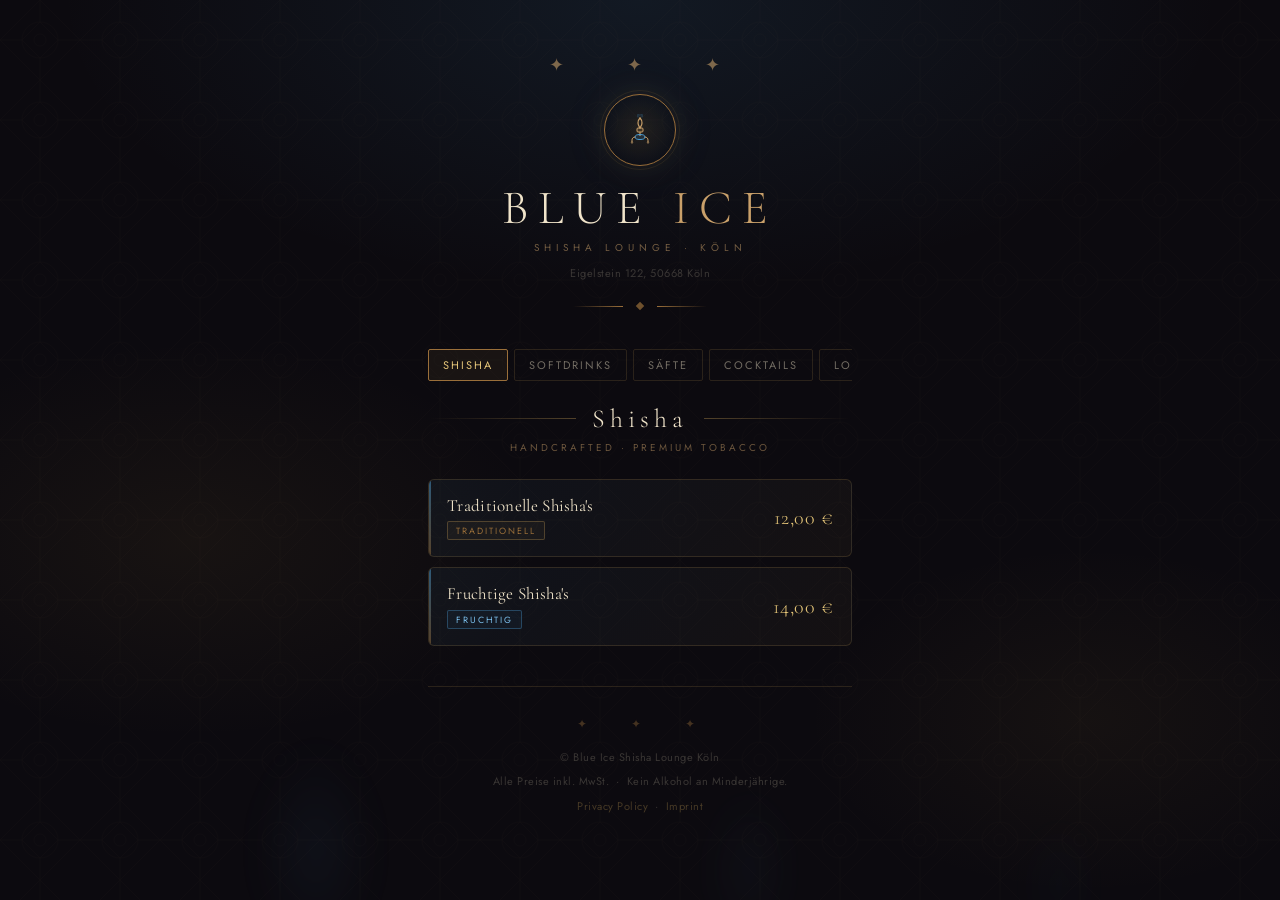
==== index.html @ b69e4478 "blue ice getrönkekarte" ====
<!DOCTYPE html>
<html lang="de">
<head>
  <meta charset="UTF-8"/>
  <meta name="viewport" content="width=device-width, initial-scale=1.0"/>
  <title>Blue Ice Köln – Getränkekarte</title>
  <link href="https://fonts.googleapis.com/css2?family=Cormorant+Garamond:ital,wght@0,300;0,400;0,600;1,300;1,400&family=Jost:wght@300;400;500&display=swap" rel="stylesheet"/>
  <style>
    :root {
      --bg:        #0c0a0f;
      --border:    rgba(180, 145, 80, 0.18);
      --border-h:  rgba(180, 145, 80, 0.42);
      --gold:      #c9a06a;
      --gold-l:    #e8c87a;
      --gold-d:    #9a6f3a;
      --blue:      #4a9ed6;
      --blue-l:    #7dc0ee;
      --cream:     #f0e4ca;
      --cream-dim: rgba(240, 228, 202, 0.45);
      --cream-faint:rgba(240, 228, 202, 0.2);
      --fd:        'Cormorant Garamond', serif;
      --fb:        'Jost', sans-serif;
    }
    * { margin:0; padding:0; box-sizing:border-box; }
    body { background: var(--bg); color: var(--cream); font-family: var(--fb); min-height: 100vh; overflow-x: hidden; }

    .bg-atmo {
      position: fixed; inset: 0; z-index: 0;
      background:
        radial-gradient(ellipse 70% 50% at 50% 0%,   rgba(74,158,214,0.10) 0%, transparent 65%),
        radial-gradient(ellipse 50% 40% at 15% 60%,  rgba(180,140,60,0.07) 0%, transparent 55%),
        radial-gradient(ellipse 40% 35% at 85% 80%,  rgba(180,140,60,0.06) 0%, transparent 55%),
        var(--bg);
    }
    .bg-pattern {
      position: fixed; inset: 0; z-index: 0; opacity: 0.035;
      background-image: url("data:image/svg+xml,%3Csvg xmlns='http://www.w3.org/2000/svg' width='80' height='80'%3E%3Cg fill='none' stroke='%23c9a06a' stroke-width='0.6'%3E%3Cpath d='M40 0 L80 40 L40 80 L0 40 Z'/%3E%3Ccircle cx='40' cy='40' r='18'/%3E%3Cpath d='M40 22 L58 40 L40 58 L22 40 Z'/%3E%3Ccircle cx='40' cy='40' r='6'/%3E%3Cpath d='M40 0 L40 22 M80 40 L58 40 M40 80 L40 58 M0 40 L22 40'/%3E%3C/g%3E%3C/svg%3E");
      background-size: 80px 80px;
    }
    .smoke-wrap { position: fixed; inset: 0; z-index: 0; pointer-events: none; overflow: hidden; }
    .smoke {
      position: absolute; bottom: -60px; border-radius: 50%;
      background: radial-gradient(ellipse at center, rgba(74,158,214,0.06) 0%, transparent 70%);
      animation: rise linear infinite; filter: blur(18px);
    }
    .smoke:nth-child(1) { width:120px; height:220px; left:20%; animation-duration:14s; }
    .smoke:nth-child(2) { width:90px;  height:180px; left:55%; animation-duration:18s; animation-delay:5s; opacity:.7; }
    .smoke:nth-child(3) { width:70px;  height:150px; left:80%; animation-duration:16s; animation-delay:9s; opacity:.5; }
    @keyframes rise {
      0%   { transform: translateY(0) scaleX(1); opacity:0; }
      15%  { opacity:1; }
      80%  { opacity:.4; }
      100% { transform: translateY(-110vh) scaleX(1.6); opacity:0; }
    }

    .wrapper { position: relative; z-index: 1; max-width: 460px; margin: 0 auto; padding: 0 18px 70px; }

    header { text-align: center; padding: 52px 0 36px; }
    .ornament { color: var(--gold); font-size: 18px; letter-spacing: 12px; opacity: .6; margin-bottom: 16px; display: block; }
    .logo-emblem {
      width: 72px; height: 72px; margin: 0 auto 18px; border-radius: 50%;
      border: 1px solid var(--gold-d); display: flex; align-items: center; justify-content: center;
      background: radial-gradient(ellipse at center, rgba(180,140,60,0.12) 0%, transparent 70%);
      box-shadow: 0 0 30px rgba(180,140,60,0.12), 0 0 60px rgba(74,158,214,0.06); position: relative;
    }
    .logo-emblem::before { content:''; position:absolute; inset:-5px; border-radius:50%; border:1px solid rgba(180,140,60,0.12); }
    .logo-emblem svg { width:32px; height:32px; }
    .logo-title { font-family: var(--fd); font-size: 48px; font-weight: 300; letter-spacing: 10px; color: var(--cream); line-height: 1; }
    .logo-title span { color: var(--gold); }
    .logo-sub { font-family: var(--fb); font-size: 10px; letter-spacing: 5px; text-transform: uppercase; color: var(--gold); opacity: .55; margin-top: 8px; }
    .logo-addr { font-size: 11px; color: var(--cream-faint); margin-top: 10px; letter-spacing: .5px; }
    .header-ornament { display: flex; align-items: center; gap: 14px; margin: 22px auto 0; width: fit-content; }
    .h-line { width: 50px; height: 1px; background: linear-gradient(90deg, transparent, var(--gold-d)); }
    .h-line.r { background: linear-gradient(90deg, var(--gold-d), transparent); }
    .h-diamond { width:6px; height:6px; background:var(--gold-d); transform:rotate(45deg); opacity:.7; }

    .tabs { display: flex; gap: 6px; overflow-x: auto; padding: 4px 0 18px; scrollbar-width: none; -webkit-overflow-scrolling: touch; }
    .tabs::-webkit-scrollbar { display:none; }
    .tab-btn {
      flex-shrink: 0; background: transparent; border: 1px solid var(--border);
      color: var(--cream-dim); font-family: var(--fb); font-size: 11px; letter-spacing: 2px;
      text-transform: uppercase; padding: 7px 14px; border-radius: 2px; cursor: pointer; transition: all .25s ease;
    }
    .tab-btn:hover { color: var(--gold-l); border-color: rgba(180,145,80,0.4); }
    .tab-btn.active { background: rgba(180,145,80,0.08); border-color: var(--gold-d); color: var(--gold-l); }

    .section { display:none; }
    .section.visible { display:block; animation:fadeUp .35s ease; }
    @keyframes fadeUp { from{opacity:0;transform:translateY(10px)} to{opacity:1;transform:translateY(0)} }

    .cat-header { margin: 4px 0 24px; text-align: center; }
    .cat-title-wrap { display:flex; align-items:center; gap:16px; justify-content:center; margin-bottom:6px; }
    .cat-ornament-line { flex:1; height:1px; background:linear-gradient(90deg, transparent, var(--border-h)); }
    .cat-ornament-line.r { background:linear-gradient(90deg, var(--border-h), transparent); }
    .cat-title { font-family: var(--fd); font-size: 26px; font-weight: 300; letter-spacing: 5px; color: var(--cream); white-space: nowrap; }
    .cat-sub-label { font-size: 10px; letter-spacing: 3px; text-transform: uppercase; color: var(--gold); opacity:.5; margin-top:2px; }

    .subcat { display: flex; align-items: center; gap: 10px; margin: 24px 0 12px; }
    .subcat-name { font-family: var(--fd); font-size: 15px; font-style: italic; color: var(--gold); opacity:.8; white-space: nowrap; }
    .subcat-line { flex:1; height:1px; background:var(--border); }

    .drink-list { display:flex; flex-direction:column; gap:2px; }
    .drink-card {
      display:flex; align-items:center; justify-content:space-between; gap:12px;
      padding: 13px 0; border-bottom: 1px solid rgba(180,145,80,0.07); transition: all .2s ease; cursor: default;
    }
    .drink-card:last-child { border-bottom: none; }
    .drink-card:hover { padding-left: 6px; border-bottom-color: rgba(180,145,80,0.2); }
    .drink-info { flex:1; min-width:0; }
    .drink-name { font-family: var(--fd); font-size: 16px; font-weight: 400; color: var(--cream); line-height:1.2; letter-spacing:.3px; }
    .drink-desc { font-size: 11px; font-weight:300; color: var(--cream-dim); margin-top:3px; line-height:1.5; letter-spacing:.3px; }
    .drink-right { display:flex; flex-direction:column; align-items:flex-end; gap:2px; flex-shrink:0; }
    .drink-price { font-family: var(--fd); font-size: 17px; font-weight:300; color: var(--gold-l); letter-spacing:.5px; }
    .drink-vol { font-size: 10px; color: var(--cream-faint); letter-spacing: 1px; text-transform: uppercase; }

    .bottle-list { display:flex; flex-direction:column; gap:10px; margin-bottom:8px; }
    .bottle-card {
      background: rgba(180,145,80,0.05); border: 1px solid rgba(180,145,80,0.22);
      border-radius: 4px; padding: 14px 18px;
      display:flex; align-items:center; justify-content:space-between; gap:12px; transition: border-color .2s;
    }
    .bottle-card:hover { border-color: rgba(180,145,80,0.4); }
    .bottle-card .drink-price { font-size:20px; }
    .bottle-badge { font-size:9px; letter-spacing:2px; text-transform:uppercase; color: var(--gold-d); border: 1px solid var(--gold-d); padding: 2px 6px; border-radius:2px; margin-top:4px; }

    .shisha-list { display:flex; flex-direction:column; gap:10px; }
    .shisha-card {
      background: linear-gradient(135deg, rgba(74,158,214,0.06) 0%, rgba(180,145,80,0.05) 100%);
      border: 1px solid rgba(180,145,80,0.20); border-radius: 6px; padding: 16px 18px;
      display: flex; align-items: center; justify-content: space-between; gap: 14px;
      transition: all .25s ease; position: relative; overflow: hidden;
    }
    .shisha-card::before {
      content: ''; position: absolute; left: 0; top: 0; bottom: 0; width: 2px;
      background: linear-gradient(180deg, var(--blue), var(--gold-d)); opacity: 0.5;
    }
    .shisha-card:hover { border-color: rgba(180,145,80,0.40); background: linear-gradient(135deg, rgba(74,158,214,0.10) 0%, rgba(180,145,80,0.09) 100%); transform: translateX(3px); }
    .shisha-card .drink-name { font-size: 17px; }
    .shisha-card .drink-price { font-size: 20px; }
    .shisha-tag { font-size: 9px; letter-spacing: 2px; text-transform: uppercase; padding: 2px 8px; border-radius: 2px; margin-top: 5px; display: inline-block; }
    .shisha-tag.trad { color: var(--gold-d); border: 1px solid rgba(180,145,80,0.35); background: rgba(180,145,80,0.06); }
    .shisha-tag.frucht { color: var(--blue-l); border: 1px solid rgba(74,158,214,0.35); background: rgba(74,158,214,0.06); }

    .disclaimer {
      border: 1px solid var(--border); border-radius: 4px;
      padding: 12px 16px; margin-bottom: 24px;
      background: rgba(180,145,80,0.03);
      font-size: 11px; color: var(--cream-dim);
      line-height: 1.7; letter-spacing: .3px; text-align: center;
    }
    .disclaimer span { color: var(--gold); font-family: var(--fd); font-size: 13px; font-style: italic; }

    .price-badge {
      display:inline-block; font-family:var(--fd); font-size:13px; font-style:italic;
      color:var(--gold); opacity:.7; border: 1px solid rgba(180,145,80,0.3);
      padding: 2px 10px; border-radius: 2px; margin-bottom: 14px; letter-spacing: 1px;
    }

    .info-box { border: 1px solid var(--border); border-radius: 4px; overflow: hidden; margin-bottom: 6px; }
    .info-row { display:flex; justify-content:space-between; align-items:center; padding: 11px 16px; border-bottom: 1px solid rgba(180,145,80,0.07); }
    .info-row:last-child { border-bottom:none; }
    .info-key { font-size:10px; letter-spacing:2.5px; text-transform:uppercase; color:var(--gold); opacity:.6; }
    .info-val { font-family:var(--fd); font-size:15px; color:var(--cream); }
    .wifi-pw { font-family: monospace; font-size:15px; color:var(--blue-l); letter-spacing:3px; }

    .zusatz-grid { display:grid; grid-template-columns:1fr 1fr; gap:6px; }
    .zusatz-item { display:flex; gap:10px; align-items:center; padding: 8px 12px; border: 1px solid var(--border); border-radius:3px; font-size:11px; color:var(--cream-dim); letter-spacing:.3px; }
    .zusatz-num { font-family:var(--fd); font-size:14px; color:var(--gold); min-width:14px; }

    footer { text-align:center; margin-top:40px; padding-top: 24px; border-top: 1px solid var(--border); font-size:11px; color:var(--cream-faint); letter-spacing:.5px; line-height:2.2; }
    footer a { color:rgba(180,145,80,.35); text-decoration:none; }
    footer a:hover { color:var(--gold); }
    .footer-ornament { color:var(--gold-d); letter-spacing:8px; font-size:12px; opacity:.4; margin-bottom:8px; display:block; }
  </style>
</head>
<body>

<div class="bg-atmo"></div>
<div class="bg-pattern"></div>
<div class="smoke-wrap">
  <div class="smoke"></div><div class="smoke"></div><div class="smoke"></div>
</div>

<div class="wrapper">

  <header>
    <span class="ornament">✦ &nbsp; ✦ &nbsp; ✦</span>
    <div class="logo-emblem">
      <svg viewBox="0 0 32 32" fill="none" xmlns="http://www.w3.org/2000/svg">
        <path d="M16 4 C16 4 14 6 14 9 C14 11.5 15.5 13 16 14" stroke="#c9a06a" stroke-width="1.2" stroke-linecap="round"/>
        <path d="M16 4 C16 4 18 6 18 9 C18 11.5 16.5 13 16 14" stroke="#c9a06a" stroke-width="1.2" stroke-linecap="round"/>
        <rect x="13" y="14" width="6" height="4" rx="1" fill="rgba(180,145,80,0.2)" stroke="#c9a06a" stroke-width="1"/>
        <path d="M16 18 L16 22" stroke="#c9a06a" stroke-width="1.2"/>
        <ellipse cx="16" cy="23" rx="5" ry="2.5" fill="rgba(74,158,214,0.15)" stroke="#4a9ed6" stroke-width="1"/>
        <path d="M11 23 C9 23 8 24.5 8 26 L8 28" stroke="#c9a06a" stroke-width="1" stroke-linecap="round"/>
        <circle cx="8" cy="28.5" r="1.2" fill="#c9a06a" opacity=".5"/>
        <path d="M21 23 C23 23 24 24.5 24 26 L24 28" stroke="#c9a06a" stroke-width="1" stroke-linecap="round"/>
        <circle cx="24" cy="28.5" r="1.2" fill="#c9a06a" opacity=".5"/>
        <path d="M14 3 C13.5 1.5 14.5 1 14 0" stroke="#4a9ed6" stroke-width=".8" stroke-linecap="round" opacity=".5"/>
        <path d="M16 2 C15.5 1 16.5 .5 16 0" stroke="#4a9ed6" stroke-width=".8" stroke-linecap="round" opacity=".4"/>
        <path d="M18 3 C18.5 1.5 17.5 1 18 0" stroke="#4a9ed6" stroke-width=".8" stroke-linecap="round" opacity=".5"/>
      </svg>
    </div>
    <div class="logo-title">BLUE <span>ICE</span></div>
    <div class="logo-sub">Shisha Lounge · Köln</div>
    <div class="logo-addr">Eigelstein 122, 50668 Köln</div>
    <div class="header-ornament">
      <div class="h-line"></div><div class="h-diamond"></div><div class="h-line r"></div>
    </div>
  </header>

  <div class="tabs">
    <button class="tab-btn active" onclick="showTab('shisha',this)">Shisha</button>
    <button class="tab-btn" onclick="showTab('softdrinks',this)">Softdrinks</button>
    <button class="tab-btn" onclick="showTab('saefte',this)">Säfte</button>
    <button class="tab-btn" onclick="showTab('cocktails',this)">Cocktails</button>
    <button class="tab-btn" onclick="showTab('longdrinks',this)">Longdrinks</button>
    <button class="tab-btn" onclick="showTab('spirituosen',this)">Spirituosen</button>
    <button class="tab-btn" onclick="showTab('bier',this)">Bier</button>
    <button class="tab-btn" onclick="showTab('wein',this)">Wein & Sekt</button>
    <button class="tab-btn" onclick="showTab('flaschen',this)">Flaschen</button>
    <button class="tab-btn" onclick="showTab('kaffee',this)">Kaffee & Tee</button>
    <button class="tab-btn" onclick="showTab('snacks',this)">Snacks</button>
    <button class="tab-btn" onclick="showTab('info',this)">Info</button>
  </div>

  <!-- SHISHA -->
  <div id="shisha" class="section visible">
    <div class="cat-header">
      <div class="cat-title-wrap"><div class="cat-ornament-line"></div><span class="cat-title">Shisha</span><div class="cat-ornament-line r"></div></div>
      <div class="cat-sub-label">Handcrafted · Premium Tobacco</div>
    </div>
    <div class="shisha-list">
      <div class="shisha-card">
        <div class="drink-info"><div class="drink-name">Traditionelle Shisha's</div><span class="shisha-tag trad">Traditionell</span></div>
        <div class="drink-right"><div class="drink-price">12,00 €</div></div>
      </div>
      <div class="shisha-card">
        <div class="drink-info"><div class="drink-name">Fruchtige Shisha's</div><span class="shisha-tag frucht">Fruchtig</span></div>
        <div class="drink-right"><div class="drink-price">14,00 €</div></div>
      </div>
    </div>
  </div>

  <!-- SÄFTE -->
  <div id="saefte" class="section">
    <div class="cat-header">
      <div class="cat-title-wrap"><div class="cat-ornament-line"></div><span class="cat-title">Säfte</span><div class="cat-ornament-line r"></div></div>
      <div class="cat-sub-label">Frisch & Natürlich</div>
    </div>
    <div class="disclaimer">
      Alle Säfte sind auch als <span>Schorle</span> erhältlich — einfach beim Bestellen ansagen.
    </div>
    <div class="drink-list">
      <div class="drink-card"><div class="drink-info"><div class="drink-name">Orangensaft</div></div><div class="drink-right"><div class="drink-price">3,50 €</div></div></div>
      <div class="drink-card"><div class="drink-info"><div class="drink-name">Ananassaft</div></div><div class="drink-right"><div class="drink-price">3,50 €</div></div></div>
      <div class="drink-card"><div class="drink-info"><div class="drink-name">Maracujasaft</div></div><div class="drink-right"><div class="drink-price">3,50 €</div></div></div>
      <div class="drink-card"><div class="drink-info"><div class="drink-name">Bananensaft</div></div><div class="drink-right"><div class="drink-price">3,50 €</div></div></div>
      <div class="drink-card"><div class="drink-info"><div class="drink-name">Kirschsaft</div></div><div class="drink-right"><div class="drink-price">3,50 €</div></div></div>
      <div class="drink-card"><div class="drink-info"><div class="drink-name">Cranberrysaft</div></div><div class="drink-right"><div class="drink-price">3,50 €</div></div></div>
      <div class="drink-card"><div class="drink-info"><div class="drink-name">Kiba</div><div class="drink-desc">Kirsch & Banane</div></div><div class="drink-right"><div class="drink-price">3,50 €</div></div></div>
    </div>
  </div>

  <!-- COCKTAILS -->
  <div id="cocktails" class="section">
    <div class="cat-header">
      <div class="cat-title-wrap"><div class="cat-ornament-line"></div><span class="cat-title">Cocktails</span><div class="cat-ornament-line r"></div></div>
      <div class="cat-sub-label">Handcrafted Drinks</div>
    </div>
    <div class="price-badge">Alkoholisch &nbsp;— &nbsp;6,00 €</div>
    <div class="drink-list">
      <div class="drink-card"><div class="drink-info"><div class="drink-name">Blue Ice Special I ✦</div><div class="drink-desc">Weißer Rum · Orange · Ananas · Zitrone · Blue Curaçao · Malibu</div></div><div class="drink-right"><div class="drink-price">8,00 €</div></div></div>
      <div class="drink-card"><div class="drink-info"><div class="drink-name">Blue Ice Special II ✦</div><div class="drink-desc">Haus-Signature-Mix der Blue Ice Bar</div></div><div class="drink-right"><div class="drink-price">8,00 €</div></div></div>
      <div class="drink-card"><div class="drink-info"><div class="drink-name">Mai Tai</div><div class="drink-desc">Weißer & Brauner Rum · Triple Sec · Mandelsirup · Limette · Ananas · Cointreau</div></div><div class="drink-right"><div class="drink-price">8,00 €</div></div></div>
      <div class="drink-card"><div class="drink-info"><div class="drink-name">Sex on the Beach</div><div class="drink-desc">Wodka · Pfirsichlikör · Orange · Cranberry</div></div><div class="drink-right"><div class="drink-price">8,00 €</div></div></div>
      <div class="drink-card"><div class="drink-info"><div class="drink-name">Mojito</div><div class="drink-desc">Havana Club · Limette · Brauner Zucker · Frische Minze · Soda</div></div><div class="drink-right"><div class="drink-price">8,00 €</div></div></div>
      <div class="drink-card"><div class="drink-info"><div class="drink-name">Tequila Sunrise</div><div class="drink-desc">Tequila · Orangensaft · Grenadine · Zitrone</div></div><div class="drink-right"><div class="drink-price">8,00 €</div></div></div>
      <div class="drink-card"><div class="drink-info"><div class="drink-name">Piña Colada</div><div class="drink-desc">Weißer Rum · Ananas · Kokosnuss · Sahne</div></div><div class="drink-right"><div class="drink-price">8,00 €</div></div></div>
      <div class="drink-card"><div class="drink-info"><div class="drink-name">Strawberry Colada</div><div class="drink-desc">Weißer Rum · Ananas · Erdbeersirup · Kokosnuss · Sahne</div></div><div class="drink-right"><div class="drink-price">8,00 €</div></div></div>
      <div class="drink-card"><div class="drink-info"><div class="drink-name">Long Island Ice Tea</div><div class="drink-desc">Rum · Wodka · Gin · Tequila · Triple Sec · Limette · Cola</div></div><div class="drink-right"><div class="drink-price">8,00 €</div></div></div>
    </div>
    <div class="subcat"><div class="subcat-line"></div><div class="subcat-name">Alkoholfrei</div><div class="subcat-line"></div></div>
    <div class="price-badge">Alkoholfrei &nbsp;— &nbsp;6,00 €</div>
    <div class="drink-list">
      <div class="drink-card"><div class="drink-info"><div class="drink-name">Blue Ice Special ✦</div><div class="drink-desc">Orange · Ananas · Zitrone · Blue Curaçao</div></div><div class="drink-right"><div class="drink-price">6,00 €</div></div></div>
      <div class="drink-card"><div class="drink-info"><div class="drink-name">Virgin Colada</div><div class="drink-desc">Kokosnusssirup · Ananas · Sahne</div></div><div class="drink-right"><div class="drink-price">6,00 €</div></div></div>
      <div class="drink-card"><div class="drink-info"><div class="drink-name">Marco Carpon</div><div class="drink-desc">Cranberry · Orange · Limette · Kokosnusssirup</div></div><div class="drink-right"><div class="drink-price">6,00 €</div></div></div>
      <div class="drink-card"><div class="drink-info"><div class="drink-name">Ipanema</div><div class="drink-desc">Limette · Brauner Zucker · Maracuja · Ginger Ale</div></div><div class="drink-right"><div class="drink-price">6,00 €</div></div></div>
      <div class="drink-card"><div class="drink-info"><div class="drink-name">Spit Fire</div><div class="drink-desc">Ananas · Orange · Maracuja · Zitrone · Grenadine</div></div><div class="drink-right"><div class="drink-price">6,00 €</div></div></div>
      <div class="drink-card"><div class="drink-info"><div class="drink-name">Bambula</div><div class="drink-desc">Limette · Brauner Zucker · Ananas · Orange · Maracuja</div></div><div class="drink-right"><div class="drink-price">6,00 €</div></div></div>
      <div class="drink-card"><div class="drink-info"><div class="drink-name">China Town</div><div class="drink-desc">Ginger Ale · Erdbeersirup · Sahne</div></div><div class="drink-right"><div class="drink-price">6,00 €</div></div></div>
      <div class="drink-card"><div class="drink-info"><div class="drink-name">Alice</div><div class="drink-desc">Ananas · Orange · Grenadine · Sahne</div></div><div class="drink-right"><div class="drink-price">6,00 €</div></div></div>
    </div>
  </div>

  <!-- LONGDRINKS -->
  <div id="longdrinks" class="section">
    <div class="cat-header">
      <div class="cat-title-wrap"><div class="cat-ornament-line"></div><span class="cat-title">Longdrinks</span><div class="cat-ornament-line r"></div></div>
    </div>
    <div class="drink-list">
      <div class="drink-card"><div class="drink-info"><div class="drink-name">Vodka Red Bull</div></div><div class="drink-right"><div class="drink-price">6,00 €</div></div></div>
      <div class="drink-card"><div class="drink-info"><div class="drink-name">Vodka Orange</div></div><div class="drink-right"><div class="drink-price">5,50 €</div></div></div>
      <div class="drink-card"><div class="drink-info"><div class="drink-name">Vodka Maracuja</div></div><div class="drink-right"><div class="drink-price">5,50 €</div></div></div>
      <div class="drink-card"><div class="drink-info"><div class="drink-name">Jack Daniels Cola</div></div><div class="drink-right"><div class="drink-price">6,00 €</div></div></div>
      <div class="drink-card"><div class="drink-info"><div class="drink-name">Jägermeister Red Bull</div></div><div class="drink-right"><div class="drink-price">6,00 €</div></div></div>
      <div class="drink-card"><div class="drink-info"><div class="drink-name">Jägermeister Cola</div></div><div class="drink-right"><div class="drink-price">5,00 €</div></div></div>
      <div class="drink-card"><div class="drink-info"><div class="drink-name">Jim Beam Ginger</div></div><div class="drink-right"><div class="drink-price">5,50 €</div></div></div>
      <div class="drink-card"><div class="drink-info"><div class="drink-name">Jim Beam Cola</div></div><div class="drink-right"><div class="drink-price">5,00 €</div></div></div>
      <div class="drink-card"><div class="drink-info"><div class="drink-name">Bacardi Cola</div></div><div class="drink-right"><div class="drink-price">5,00 €</div></div></div>
      <div class="drink-card"><div class="drink-info"><div class="drink-name">Gin Tonic</div></div><div class="drink-right"><div class="drink-price">5,50 €</div></div></div>
      <div class="drink-card"><div class="drink-info"><div class="drink-name">Malibu Maracuja</div></div><div class="drink-right"><div class="drink-price">5,50 €</div></div></div>
      <div class="drink-card"><div class="drink-info"><div class="drink-name">Campari Orange</div></div><div class="drink-right"><div class="drink-price">5,00 €</div></div></div>
    </div>
  </div>

  <!-- SPIRITUOSEN -->
  <div id="spirituosen" class="section">
    <div class="cat-header">
      <div class="cat-title-wrap"><div class="cat-ornament-line"></div><span class="cat-title">Spirituosen</span><div class="cat-ornament-line r"></div></div>
      <div class="cat-sub-label">Premium Selection</div>
    </div>
    <div class="subcat"><div class="subcat-line"></div><div class="subcat-name">Whiskey & Bourbon · 2cl</div><div class="subcat-line"></div></div>
    <div class="drink-list">
      <div class="drink-card"><div class="drink-info"><div class="drink-name">Johnny Walker Red</div></div><div class="drink-right"><div class="drink-price">3,00 €</div></div></div>
      <div class="drink-card"><div class="drink-info"><div class="drink-name">Johnny Walker Black</div></div><div class="drink-right"><div class="drink-price">3,00 €</div></div></div>
      <div class="drink-card"><div class="drink-info"><div class="drink-name">Ballantines</div></div><div class="drink-right"><div class="drink-price">3,00 €</div></div></div>
      <div class="drink-card"><div class="drink-info"><div class="drink-name">Chivas Regal</div></div><div class="drink-right"><div class="drink-price">3,00 €</div></div></div>
      <div class="drink-card"><div class="drink-info"><div class="drink-name">Jim Beam</div></div><div class="drink-right"><div class="drink-price">3,00 €</div></div></div>
      <div class="drink-card"><div class="drink-info"><div class="drink-name">Jack Daniels</div></div><div class="drink-right"><div class="drink-price">3,00 €</div></div></div>
      <div class="drink-card"><div class="drink-info"><div class="drink-name">Hennessy</div></div><div class="drink-right"><div class="drink-price">3,00 €</div></div></div>
    </div>
    <div class="subcat"><div class="subcat-line"></div><div class="subcat-name">Aperitif · 5cl</div><div class="subcat-line"></div></div>
    <div class="drink-list">
      <div class="drink-card"><div class="drink-info"><div class="drink-name">Campari</div></div><div class="drink-right"><div class="drink-price">4,00 €</div></div></div>
      <div class="drink-card"><div class="drink-info"><div class="drink-name">Martini Bianco</div></div><div class="drink-right"><div class="drink-price">4,00 €</div></div></div>
      <div class="drink-card"><div class="drink-info"><div class="drink-name">Martini Rosé</div></div><div class="drink-right"><div class="drink-price">4,00 €</div></div></div>
      <div class="drink-card"><div class="drink-info"><div class="drink-name">Martini Rosso</div></div><div class="drink-right"><div class="drink-price">4,00 €</div></div></div>
    </div>
    <div class="subcat"><div class="subcat-line"></div><div class="subcat-name">Liköre & Shots · 2cl</div><div class="subcat-line"></div></div>
    <div class="drink-list">
      <div class="drink-card"><div class="drink-info"><div class="drink-name">Amaretto Disaronno</div></div><div class="drink-right"><div class="drink-price">3,00 €</div></div></div>
      <div class="drink-card"><div class="drink-info"><div class="drink-name">Baileys</div></div><div class="drink-right"><div class="drink-price">3,00 €</div></div></div>
      <div class="drink-card"><div class="drink-info"><div class="drink-name">Bacardi Blanca</div></div><div class="drink-right"><div class="drink-price">3,00 €</div></div></div>
      <div class="drink-card"><div class="drink-info"><div class="drink-name">Bacardi Oro</div></div><div class="drink-right"><div class="drink-price">3,00 €</div></div></div>
      <div class="drink-card"><div class="drink-info"><div class="drink-name">Bacardi Razz</div></div><div class="drink-right"><div class="drink-price">3,00 €</div></div></div>
      <div class="drink-card"><div class="drink-info"><div class="drink-name">Bacardi Superior</div></div><div class="drink-right"><div class="drink-price">3,00 €</div></div></div>
      <div class="drink-card"><div class="drink-info"><div class="drink-name">Captain Morgan</div></div><div class="drink-right"><div class="drink-price">3,00 €</div></div></div>
      <div class="drink-card"><div class="drink-info"><div class="drink-name">Cointreau</div></div><div class="drink-right"><div class="drink-price">3,00 €</div></div></div>
      <div class="drink-card"><div class="drink-info"><div class="drink-name">Grand Marnier</div></div><div class="drink-right"><div class="drink-price">3,00 €</div></div></div>
      <div class="drink-card"><div class="drink-info"><div class="drink-name">Havana 3 Años</div></div><div class="drink-right"><div class="drink-price">3,00 €</div></div></div>
      <div class="drink-card"><div class="drink-info"><div class="drink-name">Jägermeister</div></div><div class="drink-right"><div class="drink-price">3,00 €</div></div></div>
      <div class="drink-card"><div class="drink-info"><div class="drink-name">Kahlúa</div></div><div class="drink-right"><div class="drink-price">3,00 €</div></div></div>
      <div class="drink-card"><div class="drink-info"><div class="drink-name">Malibu</div></div><div class="drink-right"><div class="drink-price">3,00 €</div></div></div>
      <div class="drink-card"><div class="drink-info"><div class="drink-name">Pott</div></div><div class="drink-right"><div class="drink-price">3,00 €</div></div></div>
      <div class="drink-card"><div class="drink-info"><div class="drink-name">Puschkin Red</div></div><div class="drink-right"><div class="drink-price">3,00 €</div></div></div>
      <div class="drink-card"><div class="drink-info"><div class="drink-name">Ramazzotti</div></div><div class="drink-right"><div class="drink-price">3,00 €</div></div></div>
      <div class="drink-card"><div class="drink-info"><div class="drink-name">Sambuca</div></div><div class="drink-right"><div class="drink-price">3,00 €</div></div></div>
      <div class="drink-card"><div class="drink-info"><div class="drink-name">Southern Comfort</div></div><div class="drink-right"><div class="drink-price">3,00 €</div></div></div>
    </div>
  </div>

  <!-- BIER -->
  <div id="bier" class="section">
    <div class="cat-header">
      <div class="cat-title-wrap"><div class="cat-ornament-line"></div><span class="cat-title">Bier</span><div class="cat-ornament-line r"></div></div>
    </div>
    <div class="subcat"><div class="subcat-line"></div><div class="subcat-name">Becks</div><div class="subcat-line"></div></div>
    <div class="drink-list">
      <div class="drink-card"><div class="drink-info"><div class="drink-name">Becks Pilsner</div></div><div class="drink-right"><div class="drink-price">3,30 €</div></div></div>
      <div class="drink-card"><div class="drink-info"><div class="drink-name">Becks Green Lemon</div></div><div class="drink-right"><div class="drink-price">3,30 €</div></div></div>
      <div class="drink-card"><div class="drink-info"><div class="drink-name">Becks Ice</div></div><div class="drink-right"><div class="drink-price">3,30 €</div></div></div>
    </div>
    <div class="subcat"><div class="subcat-line"></div><div class="subcat-name">Kölsch</div><div class="subcat-line"></div></div>
    <div class="drink-list">
      <div class="drink-card"><div class="drink-info"><div class="drink-name">Reisdorf Kölsch</div></div><div class="drink-right"><div class="drink-price">3,20 €</div></div></div>
      <div class="drink-card"><div class="drink-info"><div class="drink-name">Reisdorf Kölsch Cola</div></div><div class="drink-right"><div class="drink-price">3,50 €</div></div></div>
    </div>
    <div class="subcat"><div class="subcat-line"></div><div class="subcat-name">Weitere</div><div class="subcat-line"></div></div>
    <div class="drink-list">
      <div class="drink-card"><div class="drink-info"><div class="drink-name">Heineken</div></div><div class="drink-right"><div class="drink-price">3,50 €</div></div></div>
      <div class="drink-card"><div class="drink-info"><div class="drink-name">Desperados Tequila</div></div><div class="drink-right"><div class="drink-price">4,00 €</div></div></div>
      <div class="drink-card"><div class="drink-info"><div class="drink-name">Radler</div></div><div class="drink-right"><div class="drink-price">3,50 €</div></div></div>
      <div class="drink-card"><div class="drink-info"><div class="drink-name">Weizen</div></div><div class="drink-right"><div class="drink-price">3,80 €</div></div></div>
      <div class="drink-card"><div class="drink-info"><div class="drink-name">Bananenweizen</div></div><div class="drink-right"><div class="drink-price">3,80 €</div></div></div>
      <div class="drink-card"><div class="drink-info"><div class="drink-name">Vitamalz</div></div><div class="drink-right"><div class="drink-price">3,50 €</div></div></div>
    </div>
  </div>

  <!-- WEIN & SEKT -->
  <div id="wein" class="section">
    <div class="cat-header">
      <div class="cat-title-wrap"><div class="cat-ornament-line"></div><span class="cat-title">Wein & Sekt</span><div class="cat-ornament-line r"></div></div>
    </div>
    <div class="subcat"><div class="subcat-line"></div><div class="subcat-name">Wein · 0,25 L</div><div class="subcat-line"></div></div>
    <div class="drink-list">
      <div class="drink-card"><div class="drink-info"><div class="drink-name">Rotwein Halbtrocken</div></div><div class="drink-right"><div class="drink-price">4,00 €</div></div></div>
      <div class="drink-card"><div class="drink-info"><div class="drink-name">Rotwein Trocken</div></div><div class="drink-right"><div class="drink-price">4,00 €</div></div></div>
      <div class="drink-card"><div class="drink-info"><div class="drink-name">Weißwein Halbtrocken</div></div><div class="drink-right"><div class="drink-price">4,00 €</div></div></div>
      <div class="drink-card"><div class="drink-info"><div class="drink-name">Weißwein Trocken</div></div><div class="drink-right"><div class="drink-price">4,00 €</div></div></div>
    </div>
    <div class="subcat"><div class="subcat-line"></div><div class="subcat-name">Sekt & Champagner</div><div class="subcat-line"></div></div>
    <div class="drink-list">
      <div class="drink-card"><div class="drink-info"><div class="drink-name">MUMM auf Eis</div></div><div class="drink-right"><div class="drink-price">4,50 €</div><div class="drink-vol">0,20 L</div></div></div>
      <div class="drink-card"><div class="drink-info"><div class="drink-name">MUMM Red Bull</div></div><div class="drink-right"><div class="drink-price">5,50 €</div><div class="drink-vol">0,33 L</div></div></div>
      <div class="drink-card"><div class="drink-info"><div class="drink-name">MUMM Trocken</div></div><div class="drink-right"><div class="drink-price">18,00 €</div><div class="drink-vol">0,75 L</div></div></div>
    </div>
  </div>

  <!-- FLASCHEN -->
  <div id="flaschen" class="section">
    <div class="cat-header">
      <div class="cat-title-wrap"><div class="cat-ornament-line"></div><span class="cat-title">Flaschen</span><div class="cat-ornament-line r"></div></div>
      <div class="cat-sub-label">Bottle Service</div>
    </div>
    <div class="disclaimer">Serviert mit Eis, Mixern &amp; Deko am Tisch — <span>Prost</span></div>
    <div class="bottle-list">
      <div class="bottle-card"><div class="drink-info"><div class="drink-name">Absolut Vodka</div><div class="drink-desc">0,7 L + 3× Red Bull</div></div><div class="drink-right"><div class="drink-price">70,00 €</div></div></div>
      <div class="bottle-card"><div class="drink-info"><div class="drink-name">Belvedere Vodka</div><div class="drink-desc">0,7 L + 3× Red Bull</div></div><div class="drink-right"><div class="drink-price">99,00 €</div></div></div>
      <div class="bottle-card"><div class="drink-info"><div class="drink-name">Wodka Gorbatschow</div><div class="drink-desc">0,7 L + 3× Red Bull</div></div><div class="drink-right"><div class="drink-price">60,00 €</div></div></div>
      <div class="bottle-card"><div class="drink-info"><div class="drink-name">Chivas Regal</div><div class="drink-desc">0,7 L + 1 L Cola</div></div><div class="drink-right"><div class="drink-price">80,00 €</div></div></div>
      <div class="bottle-card"><div class="drink-info"><div class="drink-name">Jack Daniels</div><div class="drink-desc">0,7 L + 1 L Cola</div></div><div class="drink-right"><div class="drink-price">75,00 €</div></div></div>
      <div class="bottle-card"><div class="drink-info"><div class="drink-name">Hennessy</div><div class="drink-desc">0,7 L + 1 L Cola</div></div><div class="drink-right"><div class="drink-price">90,00 €</div></div></div>
      <div class="bottle-card"><div class="drink-info"><div class="drink-name">Jägermeister</div><div class="drink-desc">0,7 L + 1 L Cola</div></div><div class="drink-right"><div class="drink-price">70,00 €</div></div></div>
    </div>
  </div>

  <!-- SOFTDRINKS -->
  <div id="softdrinks" class="section">
    <div class="cat-header">
      <div class="cat-title-wrap"><div class="cat-ornament-line"></div><span class="cat-title">Softdrinks</span><div class="cat-ornament-line r"></div></div>
    </div>
    <div class="subcat"><div class="subcat-line"></div><div class="subcat-name">0,25 L</div><div class="subcat-line"></div></div>
    <div class="drink-list">
      <div class="drink-card"><div class="drink-info"><div class="drink-name">Selters Sprudel</div></div><div class="drink-right"><div class="drink-price">2,70 €</div><div class="drink-vol">0,25 L</div></div></div>
      <div class="drink-card"><div class="drink-info"><div class="drink-name">Selters Naturell</div></div><div class="drink-right"><div class="drink-price">2,70 €</div><div class="drink-vol">0,25 L</div></div></div>
      <div class="drink-card"><div class="drink-info"><div class="drink-name">Red Bull</div></div><div class="drink-right"><div class="drink-price">3,80 €</div><div class="drink-vol">0,25 L</div></div></div>
      <div class="drink-card"><div class="drink-info"><div class="drink-name">Red Bull Sugar Free</div></div><div class="drink-right"><div class="drink-price">3,80 €</div><div class="drink-vol">0,25 L</div></div></div>
      <div class="drink-card"><div class="drink-info"><div class="drink-name">Red Bull versch. Sorten</div></div><div class="drink-right"><div class="drink-price">3,80 €</div><div class="drink-vol">0,25 L</div></div></div>
      <div class="drink-card"><div class="drink-info"><div class="drink-name">Moloko</div></div><div class="drink-right"><div class="drink-price">3,80 €</div><div class="drink-vol">0,25 L</div></div></div>
      <div class="drink-card"><div class="drink-info"><div class="drink-name">Moloko Zero</div></div><div class="drink-right"><div class="drink-price">3,80 €</div><div class="drink-vol">0,25 L</div></div></div>
    </div>
    <div class="subcat"><div class="subcat-line"></div><div class="subcat-name">0,20 L</div><div class="subcat-line"></div></div>
    <div class="drink-list">
      <div class="drink-card"><div class="drink-info"><div class="drink-name">Coca Cola</div></div><div class="drink-right"><div class="drink-price">3,00 €</div><div class="drink-vol">0,20 L</div></div></div>
      <div class="drink-card"><div class="drink-info"><div class="drink-name">Coca Cola Light</div></div><div class="drink-right"><div class="drink-price">3,00 €</div><div class="drink-vol">0,20 L</div></div></div>
      <div class="drink-card"><div class="drink-info"><div class="drink-name">Fanta</div></div><div class="drink-right"><div class="drink-price">3,00 €</div><div class="drink-vol">0,20 L</div></div></div>
      <div class="drink-card"><div class="drink-info"><div class="drink-name">Sprite</div></div><div class="drink-right"><div class="drink-price">3,00 €</div><div class="drink-vol">0,20 L</div></div></div>
      <div class="drink-card"><div class="drink-info"><div class="drink-name">Mezzo Mix</div></div><div class="drink-right"><div class="drink-price">3,00 €</div><div class="drink-vol">0,20 L</div></div></div>
      <div class="drink-card"><div class="drink-info"><div class="drink-name">Bitter Lemon</div></div><div class="drink-right"><div class="drink-price">3,20 €</div><div class="drink-vol">0,20 L</div></div></div>
      <div class="drink-card"><div class="drink-info"><div class="drink-name">Ginger Ale</div></div><div class="drink-right"><div class="drink-price">3,20 €</div><div class="drink-vol">0,20 L</div></div></div>
      <div class="drink-card"><div class="drink-info"><div class="drink-name">Tonic Water</div></div><div class="drink-right"><div class="drink-price">3,20 €</div><div class="drink-vol">0,20 L</div></div></div>
      <div class="drink-card"><div class="drink-info"><div class="drink-name">Orangina Orange</div></div><div class="drink-right"><div class="drink-price">3,50 €</div><div class="drink-vol">0,20 L</div></div></div>
      <div class="drink-card"><div class="drink-info"><div class="drink-name">Orangina Blutorange</div></div><div class="drink-right"><div class="drink-price">3,50 €</div><div class="drink-vol">0,20 L</div></div></div>
    </div>
    <div class="subcat"><div class="subcat-line"></div><div class="subcat-name">0,33 L</div><div class="subcat-line"></div></div>
    <div class="drink-list">
      <div class="drink-card"><div class="drink-info"><div class="drink-name">Uludag Gazoz</div></div><div class="drink-right"><div class="drink-price">3,50 €</div><div class="drink-vol">0,33 L</div></div></div>
      <div class="drink-card"><div class="drink-info"><div class="drink-name">Uludag Gazoz Zero</div></div><div class="drink-right"><div class="drink-price">3,50 €</div><div class="drink-vol">0,33 L</div></div></div>
      <div class="drink-card"><div class="drink-info"><div class="drink-name">Lemon Soda</div></div><div class="drink-right"><div class="drink-price">3,20 €</div><div class="drink-vol">0,33 L</div></div></div>
      <div class="drink-card"><div class="drink-info"><div class="drink-name">Lemon Soda Zero</div></div><div class="drink-right"><div class="drink-price">3,20 €</div><div class="drink-vol">0,33 L</div></div></div>
      <div class="drink-card"><div class="drink-info"><div class="drink-name">Orange Soda</div></div><div class="drink-right"><div class="drink-price">3,20 €</div><div class="drink-vol">0,33 L</div></div></div>
      <div class="drink-card"><div class="drink-info"><div class="drink-name">Orange Soda Zero</div></div><div class="drink-right"><div class="drink-price">3,20 €</div><div class="drink-vol">0,33 L</div></div></div>
      <div class="drink-card"><div class="drink-info"><div class="drink-name">Fanta Exotic</div></div><div class="drink-right"><div class="drink-price">3,20 €</div><div class="drink-vol">0,33 L</div></div></div>
      <div class="drink-card"><div class="drink-info"><div class="drink-name">Fanta Lemon</div></div><div class="drink-right"><div class="drink-price">3,20 €</div><div class="drink-vol">0,33 L</div></div></div>
      <div class="drink-card"><div class="drink-info"><div class="drink-name">Eistee Zitrone</div></div><div class="drink-right"><div class="drink-price">3,80 €</div><div class="drink-vol">0,33 L</div></div></div>
      <div class="drink-card"><div class="drink-info"><div class="drink-name">Eistee Pfirsich</div></div><div class="drink-right"><div class="drink-price">3,80 €</div><div class="drink-vol">0,33 L</div></div></div>
      <div class="drink-card"><div class="drink-info"><div class="drink-name">Eistee Blaubeere</div></div><div class="drink-right"><div class="drink-price">3,80 €</div><div class="drink-vol">0,33 L</div></div></div>
      <div class="drink-card"><div class="drink-info"><div class="drink-name">Gaffels Fassbrause</div></div><div class="drink-right"><div class="drink-price">3,00 €</div><div class="drink-vol">0,33 L</div></div></div>
      <div class="drink-card"><div class="drink-info"><div class="drink-name">Apfelschorle</div></div><div class="drink-right"><div class="drink-price">3,00 €</div><div class="drink-vol">0,33 L</div></div></div>
    </div>
    <div class="subcat"><div class="subcat-line"></div><div class="subcat-name">0,50 L</div><div class="subcat-line"></div></div>
    <div class="drink-list">
      <div class="drink-card"><div class="drink-info"><div class="drink-name">Powerade Blau</div></div><div class="drink-right"><div class="drink-price">3,80 €</div><div class="drink-vol">0,50 L</div></div></div>
      <div class="drink-card"><div class="drink-info"><div class="drink-name">Powerade Blau Zero</div></div><div class="drink-right"><div class="drink-price">3,80 €</div><div class="drink-vol">0,50 L</div></div></div>
    </div>
  </div>

  <!-- KAFFEE -->
  <div id="kaffee" class="section">
    <div class="cat-header">
      <div class="cat-title-wrap"><div class="cat-ornament-line"></div><span class="cat-title">Kaffee & Tee</span><div class="cat-ornament-line r"></div></div>
    </div>
    <div class="subcat"><div class="subcat-line"></div><div class="subcat-name">Espresso</div><div class="subcat-line"></div></div>
    <div class="drink-list">
      <div class="drink-card"><div class="drink-info"><div class="drink-name">Espresso</div></div><div class="drink-right"><div class="drink-price">2,50 €</div></div></div>
      <div class="drink-card"><div class="drink-info"><div class="drink-name">Espresso Doppelt</div></div><div class="drink-right"><div class="drink-price">3,00 €</div></div></div>
      <div class="drink-card"><div class="drink-info"><div class="drink-name">Espresso Macchiato</div></div><div class="drink-right"><div class="drink-price">3,00 €</div></div></div>
    </div>
    <div class="subcat"><div class="subcat-line"></div><div class="subcat-name">Kaffee</div><div class="subcat-line"></div></div>
    <div class="drink-list">
      <div class="drink-card"><div class="drink-info"><div class="drink-name">Kaffee</div></div><div class="drink-right"><div class="drink-price">2,80 €</div></div></div>
      <div class="drink-card"><div class="drink-info"><div class="drink-name">Cappuccino</div></div><div class="drink-right"><div class="drink-price">3,30 €</div></div></div>
      <div class="drink-card"><div class="drink-info"><div class="drink-name">Milchkaffee</div></div><div class="drink-right"><div class="drink-price">3,00 €</div></div></div>
      <div class="drink-card"><div class="drink-info"><div class="drink-name">Latte Macchiato</div></div><div class="drink-right"><div class="drink-price">3,80 €</div></div></div>
    </div>
    <div class="subcat"><div class="subcat-line"></div><div class="subcat-name">Heiße Getränke</div><div class="subcat-line"></div></div>
    <div class="drink-list">
      <div class="drink-card"><div class="drink-info"><div class="drink-name">Milch heiß oder warm</div></div><div class="drink-right"><div class="drink-price">3,00 €</div></div></div>
      <div class="drink-card"><div class="drink-info"><div class="drink-name">Milch mit Honig</div></div><div class="drink-right"><div class="drink-price">3,00 €</div></div></div>
      <div class="drink-card"><div class="drink-info"><div class="drink-name">Kakao mit Sahne</div></div><div class="drink-right"><div class="drink-price">3,00 €</div></div></div>
    </div>
    <div class="subcat"><div class="subcat-line"></div><div class="subcat-name">Tee</div><div class="subcat-line"></div></div>
    <div class="drink-list">
      <div class="drink-card"><div class="drink-info"><div class="drink-name">Schwarzer Tee</div></div><div class="drink-right"><div class="drink-price">2,80 €</div></div></div>
      <div class="drink-card"><div class="drink-info"><div class="drink-name">Pfefferminztee</div></div><div class="drink-right"><div class="drink-price">2,80 €</div></div></div>
      <div class="drink-card"><div class="drink-info"><div class="drink-name">Kamillentee</div></div><div class="drink-right"><div class="drink-price">2,80 €</div></div></div>
      <div class="drink-card"><div class="drink-info"><div class="drink-name">Apfeltee</div></div><div class="drink-right"><div class="drink-price">2,80 €</div></div></div>
      <div class="drink-card"><div class="drink-info"><div class="drink-name">Grüner Tee</div></div><div class="drink-right"><div class="drink-price">2,80 €</div></div></div>
      <div class="drink-card"><div class="drink-info"><div class="drink-name">Früchtetee</div></div><div class="drink-right"><div class="drink-price">2,50 €</div></div></div>
      <div class="drink-card"><div class="drink-info"><div class="drink-name">Frischer Minztee</div></div><div class="drink-right"><div class="drink-price">3,50 €</div></div></div>
    </div>
  </div>

  <!-- SNACKS -->
  <div id="snacks" class="section">
    <div class="cat-header">
      <div class="cat-title-wrap"><div class="cat-ornament-line"></div><span class="cat-title">Snacks</span><div class="cat-ornament-line r"></div></div>
    </div>
    <div class="subcat"><div class="subcat-line"></div><div class="subcat-name">Nachos</div><div class="subcat-line"></div></div>
    <div class="drink-list">
      <div class="drink-card"><div class="drink-info"><div class="drink-name">Nachoteller + 1 Dip</div><div class="drink-desc">Käse oder Salsa</div></div><div class="drink-right"><div class="drink-price">4,00 €</div></div></div>
      <div class="drink-card"><div class="drink-info"><div class="drink-name">Extra Dip</div></div><div class="drink-right"><div class="drink-price">1,00 €</div></div></div>
    </div>
    <div class="subcat"><div class="subcat-line"></div><div class="subcat-name">Toast</div><div class="subcat-line"></div></div>
    <div class="drink-list">
      <div class="drink-card"><div class="drink-info"><div class="drink-name">Sucuk & Käse Toast</div><div class="drink-desc">1 Stück</div></div><div class="drink-right"><div class="drink-price">3,00 €</div></div></div>
      <div class="drink-card"><div class="drink-info"><div class="drink-name">Sucuk & Käse Toast</div><div class="drink-desc">2 Stück</div></div><div class="drink-right"><div class="drink-price">5,00 €</div></div></div>
      <div class="drink-card"><div class="drink-info"><div class="drink-name">Sucuk Toast</div><div class="drink-desc">1 Stück</div></div><div class="drink-right"><div class="drink-price">3,00 €</div></div></div>
      <div class="drink-card"><div class="drink-info"><div class="drink-name">Sucuk Toast</div><div class="drink-desc">2 Stück</div></div><div class="drink-right"><div class="drink-price">5,00 €</div></div></div>
      <div class="drink-card"><div class="drink-info"><div class="drink-name">Käse Toast</div><div class="drink-desc">1 Stück</div></div><div class="drink-right"><div class="drink-price">3,00 €</div></div></div>
      <div class="drink-card"><div class="drink-info"><div class="drink-name">Käse Toast</div><div class="drink-desc">2 Stück</div></div><div class="drink-right"><div class="drink-price">5,00 €</div></div></div>
    </div>
    <div class="subcat"><div class="subcat-line"></div><div class="subcat-name">Popcorn</div><div class="subcat-line"></div></div>
    <div class="drink-list">
      <div class="drink-card"><div class="drink-info"><div class="drink-name">Popcorn Süß</div><div class="drink-desc">1 Portion</div></div><div class="drink-right"><div class="drink-price">3,50 €</div></div></div>
      <div class="drink-card"><div class="drink-info"><div class="drink-name">Popcorn Salzig</div><div class="drink-desc">1 Portion</div></div><div class="drink-right"><div class="drink-price">3,50 €</div></div></div>
    </div>
    <div class="subcat"><div class="subcat-line"></div><div class="subcat-name">Weitere</div><div class="subcat-line"></div></div>
    <div class="drink-list">
      <div class="drink-card"><div class="drink-info"><div class="drink-name">Salzstangen</div><div class="drink-desc">1 Portion</div></div><div class="drink-right"><div class="drink-price">1,00 €</div></div></div>
      <div class="drink-card"><div class="drink-info"><div class="drink-name">Erdnüsse</div><div class="drink-desc">1 Portion</div></div><div class="drink-right"><div class="drink-price">1,00 €</div></div></div>
    </div>
  </div>

  <!-- INFO -->
  <div id="info" class="section">
    <div class="cat-header">
      <div class="cat-title-wrap"><div class="cat-ornament-line"></div><span class="cat-title">Info</span><div class="cat-ornament-line r"></div></div>
    </div>
    <div class="subcat"><div class="subcat-line"></div><div class="subcat-name">Kontakt & WLAN</div><div class="subcat-line"></div></div>
    <div class="info-box">
      <div class="info-row"><span class="info-key">WLAN</span><span class="info-val">Blue Ice Gastzugang</span></div>
      <div class="info-row"><span class="info-key">Passwort</span><span class="wifi-pw">123456789</span></div>
      <div class="info-row"><span class="info-key">Adresse</span><span class="info-val">Eigelstein 122, 50668 Köln</span></div>
      <div class="info-row"><span class="info-key">Instagram</span><span class="info-val">@blueiceshisha</span></div>
    </div>
    <div class="subcat" style="margin-top:28px"><div class="subcat-line"></div><div class="subcat-name">Zusatzstoffe</div><div class="subcat-line"></div></div>
    <div class="zusatz-grid">
      <div class="zusatz-item"><span class="zusatz-num">1</span>Farbstoffe</div>
      <div class="zusatz-item"><span class="zusatz-num">2</span>Koffeinhaltig</div>
      <div class="zusatz-item"><span class="zusatz-num">3</span>Chininhaltig</div>
      <div class="zusatz-item"><span class="zusatz-num">4</span>Phenylalaninquelle</div>
      <div class="zusatz-item"><span class="zusatz-num">5</span>Taurin</div>
      <div class="zusatz-item"><span class="zusatz-num">6</span>Antioxidationsmittel</div>
      <div class="zusatz-item"><span class="zusatz-num">7</span>Milcheiweiß</div>
    </div>
  </div>

  <footer>
    <span class="footer-ornament">✦ &nbsp; ✦ &nbsp; ✦</span>
    © Blue Ice Shisha Lounge Köln<br>
    Alle Preise inkl. MwSt. &nbsp;·&nbsp; Kein Alkohol an Minderjährige.<br>
    <a href="https://policies.redbull.com/policies/RedBull.com_International/202007160327/en/privacy.html">Privacy Policy</a>
    &nbsp;·&nbsp;
    <a href="https://www.redbull.com/im/en_INT">Imprint</a>
  </footer>

</div>

<script>
  function showTab(id, btn) {
    document.querySelectorAll('.section').forEach(s => s.classList.remove('visible'));
    document.querySelectorAll('.tab-btn').forEach(b => b.classList.remove('active'));
    document.getElementById(id).classList.add('visible');
    btn.classList.add('active');
    window.scrollTo({ top: 0, behavior: 'smooth' });
  }
</script>
</body>
</html>
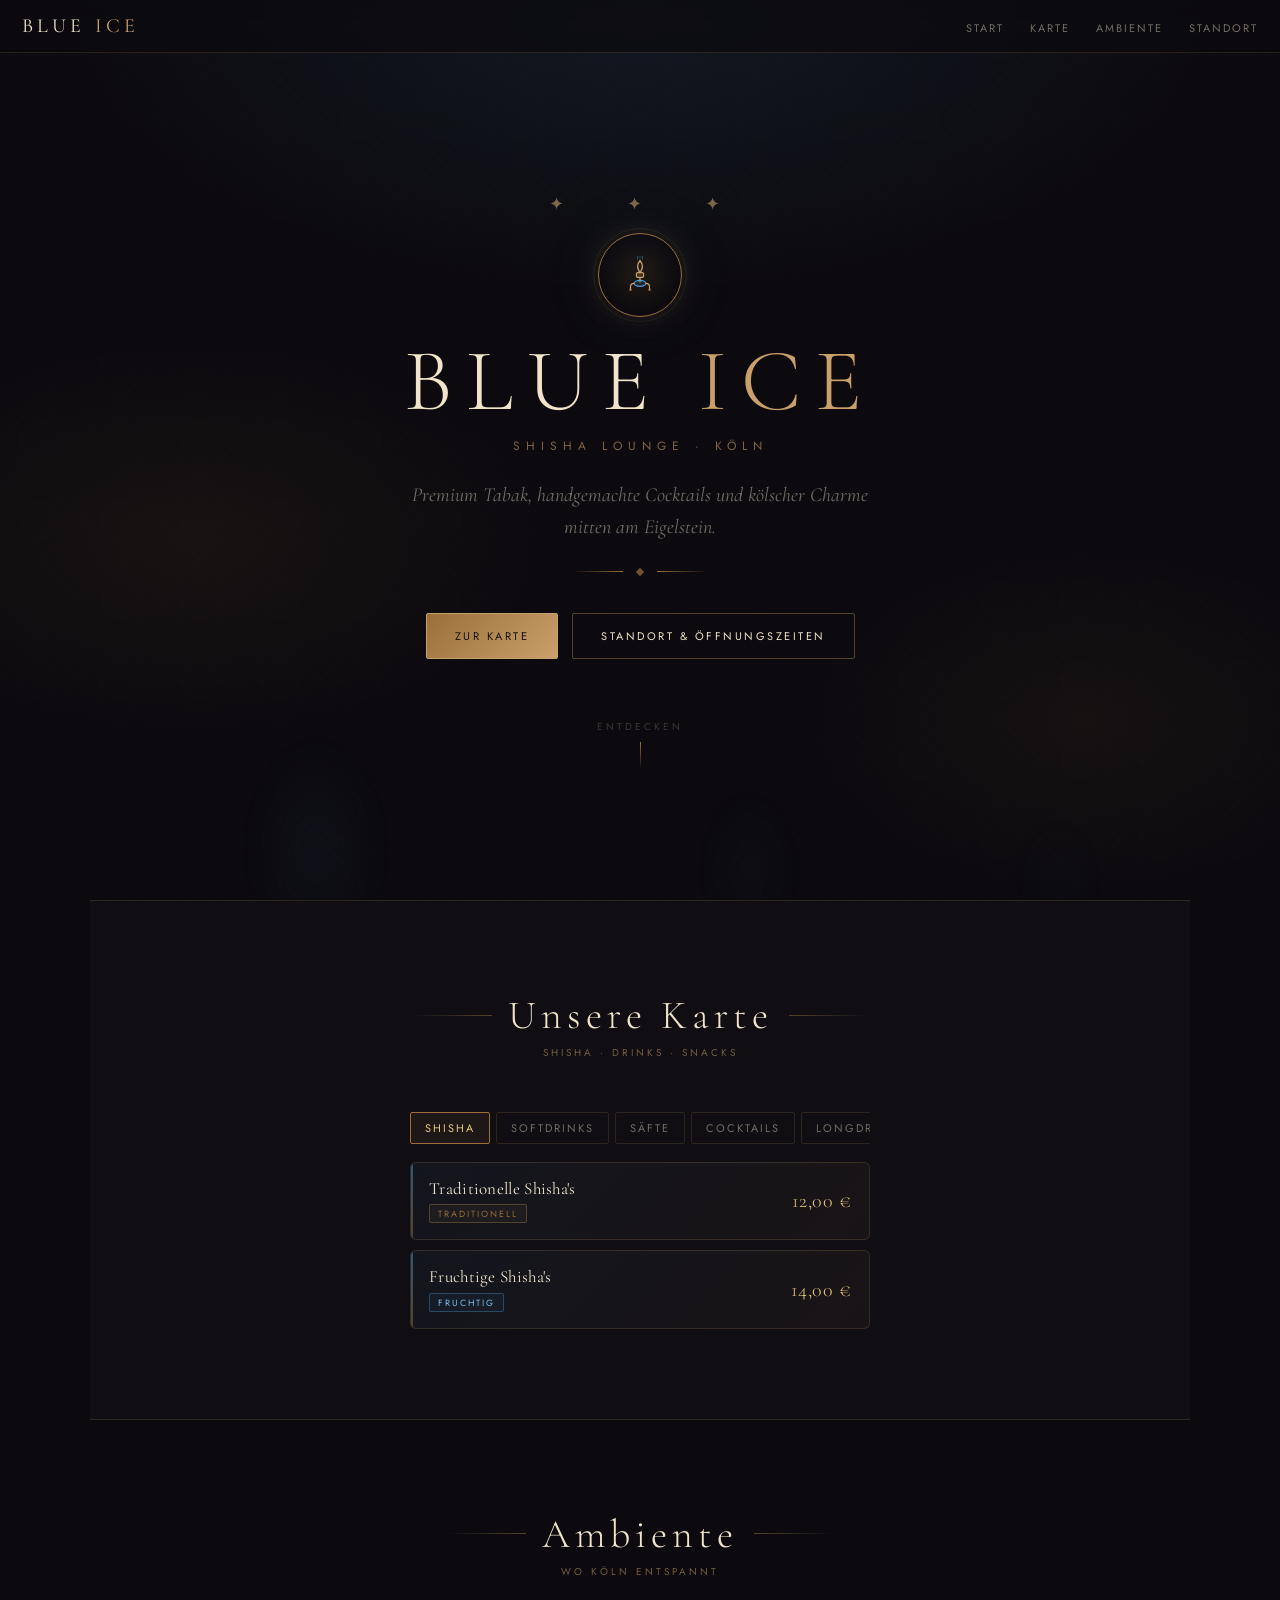
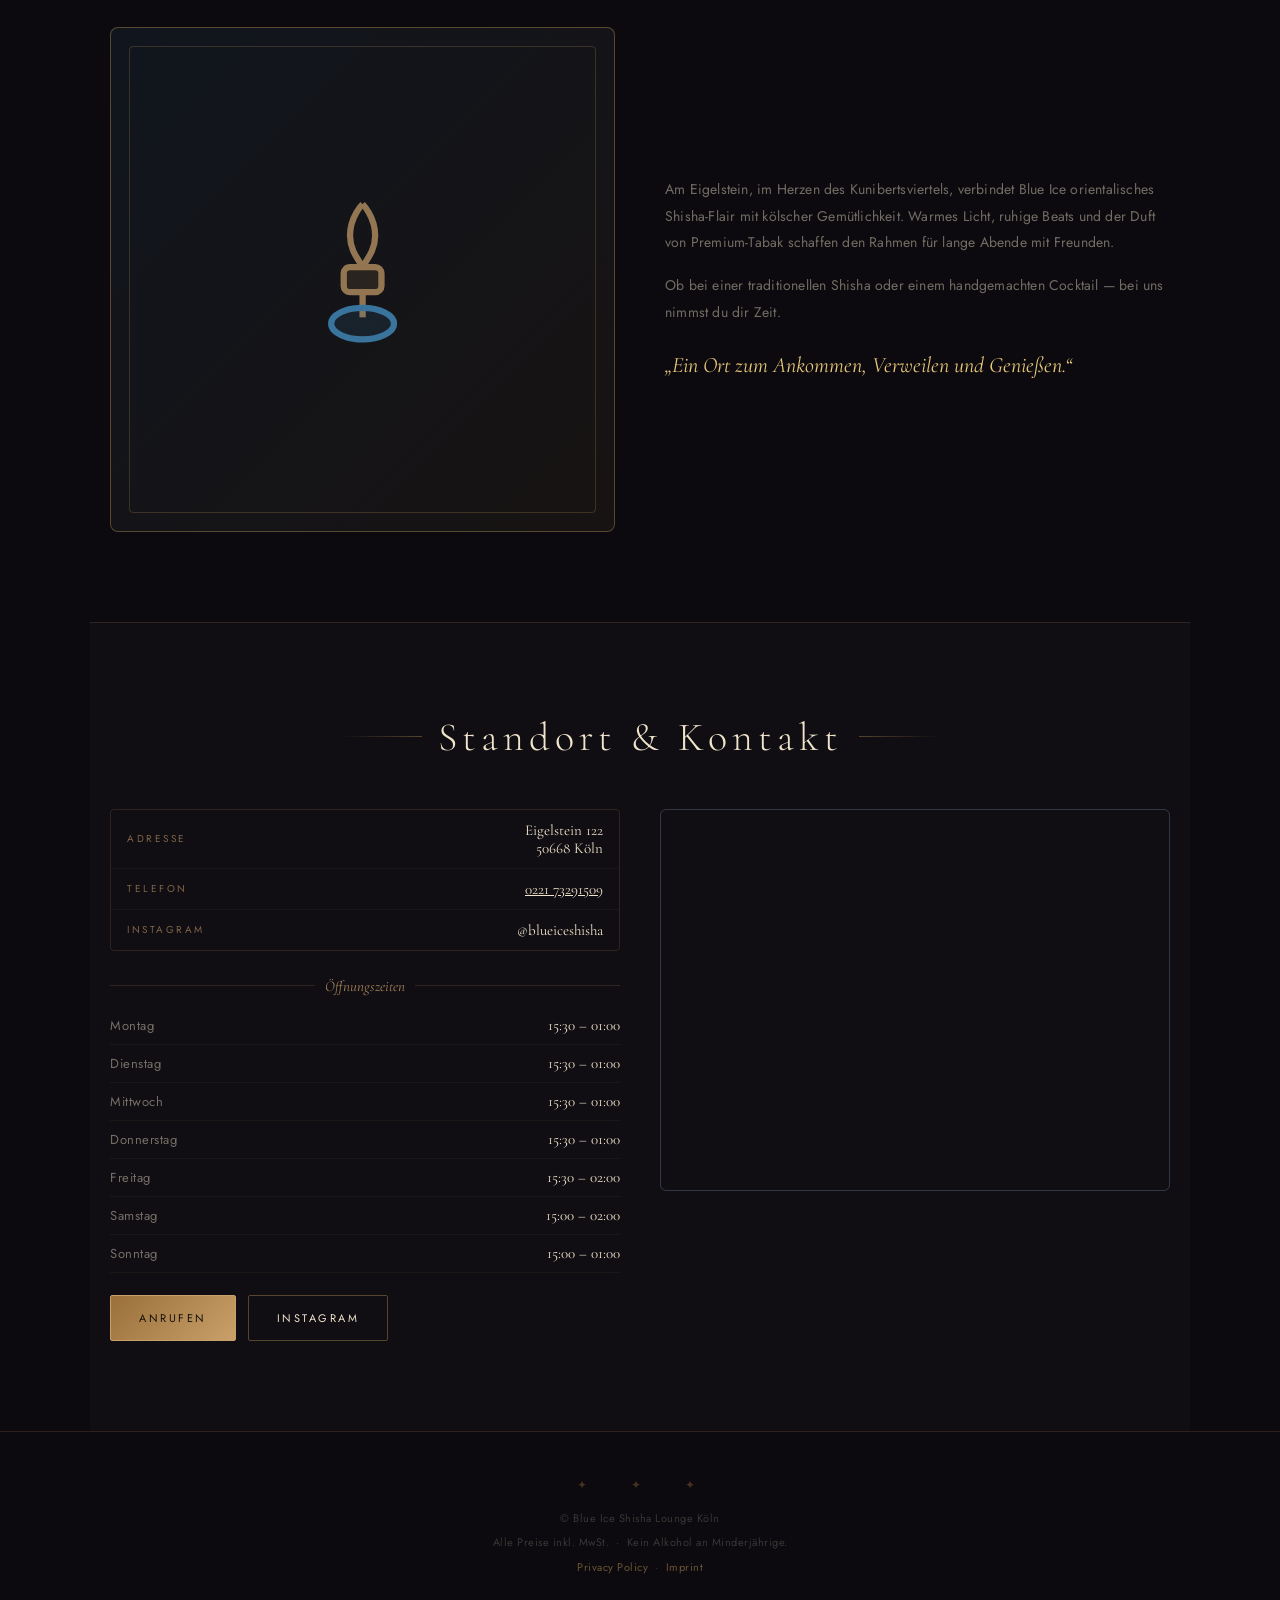
==== commit 59a9ac34: "Rename webseite.html back to index.html for GitHub Pages root" ====
--- a/index.html
+++ b/index.html
@@ -1,592 +1,422 @@
 <!DOCTYPE html>
 <html lang="de">
 <head>
-  <meta charset="UTF-8"/>
-  <meta name="viewport" content="width=device-width, initial-scale=1.0"/>
-  <title>Blue Ice Köln – Getränkekarte</title>
-  <link href="https://fonts.googleapis.com/css2?family=Cormorant+Garamond:ital,wght@0,300;0,400;0,600;1,300;1,400&family=Jost:wght@300;400;500&display=swap" rel="stylesheet"/>
-  <style>
-    :root {
-      --bg:        #0c0a0f;
-      --border:    rgba(180, 145, 80, 0.18);
-      --border-h:  rgba(180, 145, 80, 0.42);
-      --gold:      #c9a06a;
-      --gold-l:    #e8c87a;
-      --gold-d:    #9a6f3a;
-      --blue:      #4a9ed6;
-      --blue-l:    #7dc0ee;
-      --cream:     #f0e4ca;
-      --cream-dim: rgba(240, 228, 202, 0.45);
-      --cream-faint:rgba(240, 228, 202, 0.2);
-      --fd:        'Cormorant Garamond', serif;
-      --fb:        'Jost', sans-serif;
-    }
-    * { margin:0; padding:0; box-sizing:border-box; }
-    body { background: var(--bg); color: var(--cream); font-family: var(--fb); min-height: 100vh; overflow-x: hidden; }
-
-    .bg-atmo {
-      position: fixed; inset: 0; z-index: 0;
-      background:
-        radial-gradient(ellipse 70% 50% at 50% 0%,   rgba(74,158,214,0.10) 0%, transparent 65%),
-        radial-gradient(ellipse 50% 40% at 15% 60%,  rgba(180,140,60,0.07) 0%, transparent 55%),
-        radial-gradient(ellipse 40% 35% at 85% 80%,  rgba(180,140,60,0.06) 0%, transparent 55%),
-        var(--bg);
-    }
-    .bg-pattern {
-      position: fixed; inset: 0; z-index: 0; opacity: 0.035;
-      background-image: url("data:image/svg+xml,%3Csvg xmlns='http://www.w3.org/2000/svg' width='80' height='80'%3E%3Cg fill='none' stroke='%23c9a06a' stroke-width='0.6'%3E%3Cpath d='M40 0 L80 40 L40 80 L0 40 Z'/%3E%3Ccircle cx='40' cy='40' r='18'/%3E%3Cpath d='M40 22 L58 40 L40 58 L22 40 Z'/%3E%3Ccircle cx='40' cy='40' r='6'/%3E%3Cpath d='M40 0 L40 22 M80 40 L58 40 M40 80 L40 58 M0 40 L22 40'/%3E%3C/g%3E%3C/svg%3E");
-      background-size: 80px 80px;
-    }
-    .smoke-wrap { position: fixed; inset: 0; z-index: 0; pointer-events: none; overflow: hidden; }
-    .smoke {
-      position: absolute; bottom: -60px; border-radius: 50%;
-      background: radial-gradient(ellipse at center, rgba(74,158,214,0.06) 0%, transparent 70%);
-      animation: rise linear infinite; filter: blur(18px);
-    }
-    .smoke:nth-child(1) { width:120px; height:220px; left:20%; animation-duration:14s; }
-    .smoke:nth-child(2) { width:90px;  height:180px; left:55%; animation-duration:18s; animation-delay:5s; opacity:.7; }
-    .smoke:nth-child(3) { width:70px;  height:150px; left:80%; animation-duration:16s; animation-delay:9s; opacity:.5; }
-    @keyframes rise {
-      0%   { transform: translateY(0) scaleX(1); opacity:0; }
-      15%  { opacity:1; }
-      80%  { opacity:.4; }
-      100% { transform: translateY(-110vh) scaleX(1.6); opacity:0; }
-    }
-
-    .wrapper { position: relative; z-index: 1; max-width: 460px; margin: 0 auto; padding: 0 18px 70px; }
-
-    header { text-align: center; padding: 52px 0 36px; }
-    .ornament { color: var(--gold); font-size: 18px; letter-spacing: 12px; opacity: .6; margin-bottom: 16px; display: block; }
-    .logo-emblem {
-      width: 72px; height: 72px; margin: 0 auto 18px; border-radius: 50%;
-      border: 1px solid var(--gold-d); display: flex; align-items: center; justify-content: center;
-      background: radial-gradient(ellipse at center, rgba(180,140,60,0.12) 0%, transparent 70%);
-      box-shadow: 0 0 30px rgba(180,140,60,0.12), 0 0 60px rgba(74,158,214,0.06); position: relative;
-    }
-    .logo-emblem::before { content:''; position:absolute; inset:-5px; border-radius:50%; border:1px solid rgba(180,140,60,0.12); }
-    .logo-emblem svg { width:32px; height:32px; }
-    .logo-title { font-family: var(--fd); font-size: 48px; font-weight: 300; letter-spacing: 10px; color: var(--cream); line-height: 1; }
-    .logo-title span { color: var(--gold); }
-    .logo-sub { font-family: var(--fb); font-size: 10px; letter-spacing: 5px; text-transform: uppercase; color: var(--gold); opacity: .55; margin-top: 8px; }
-    .logo-addr { font-size: 11px; color: var(--cream-faint); margin-top: 10px; letter-spacing: .5px; }
-    .header-ornament { display: flex; align-items: center; gap: 14px; margin: 22px auto 0; width: fit-content; }
-    .h-line { width: 50px; height: 1px; background: linear-gradient(90deg, transparent, var(--gold-d)); }
-    .h-line.r { background: linear-gradient(90deg, var(--gold-d), transparent); }
-    .h-diamond { width:6px; height:6px; background:var(--gold-d); transform:rotate(45deg); opacity:.7; }
-
-    .tabs { display: flex; gap: 6px; overflow-x: auto; padding: 4px 0 18px; scrollbar-width: none; -webkit-overflow-scrolling: touch; }
-    .tabs::-webkit-scrollbar { display:none; }
-    .tab-btn {
-      flex-shrink: 0; background: transparent; border: 1px solid var(--border);
-      color: var(--cream-dim); font-family: var(--fb); font-size: 11px; letter-spacing: 2px;
-      text-transform: uppercase; padding: 7px 14px; border-radius: 2px; cursor: pointer; transition: all .25s ease;
-    }
-    .tab-btn:hover { color: var(--gold-l); border-color: rgba(180,145,80,0.4); }
-    .tab-btn.active { background: rgba(180,145,80,0.08); border-color: var(--gold-d); color: var(--gold-l); }
-
-    .section { display:none; }
-    .section.visible { display:block; animation:fadeUp .35s ease; }
-    @keyframes fadeUp { from{opacity:0;transform:translateY(10px)} to{opacity:1;transform:translateY(0)} }
-
-    .cat-header { margin: 4px 0 24px; text-align: center; }
-    .cat-title-wrap { display:flex; align-items:center; gap:16px; justify-content:center; margin-bottom:6px; }
-    .cat-ornament-line { flex:1; height:1px; background:linear-gradient(90deg, transparent, var(--border-h)); }
-    .cat-ornament-line.r { background:linear-gradient(90deg, var(--border-h), transparent); }
-    .cat-title { font-family: var(--fd); font-size: 26px; font-weight: 300; letter-spacing: 5px; color: var(--cream); white-space: nowrap; }
-    .cat-sub-label { font-size: 10px; letter-spacing: 3px; text-transform: uppercase; color: var(--gold); opacity:.5; margin-top:2px; }
-
-    .subcat { display: flex; align-items: center; gap: 10px; margin: 24px 0 12px; }
-    .subcat-name { font-family: var(--fd); font-size: 15px; font-style: italic; color: var(--gold); opacity:.8; white-space: nowrap; }
-    .subcat-line { flex:1; height:1px; background:var(--border); }
-
-    .drink-list { display:flex; flex-direction:column; gap:2px; }
-    .drink-card {
-      display:flex; align-items:center; justify-content:space-between; gap:12px;
-      padding: 13px 0; border-bottom: 1px solid rgba(180,145,80,0.07); transition: all .2s ease; cursor: default;
-    }
-    .drink-card:last-child { border-bottom: none; }
-    .drink-card:hover { padding-left: 6px; border-bottom-color: rgba(180,145,80,0.2); }
-    .drink-info { flex:1; min-width:0; }
-    .drink-name { font-family: var(--fd); font-size: 16px; font-weight: 400; color: var(--cream); line-height:1.2; letter-spacing:.3px; }
-    .drink-desc { font-size: 11px; font-weight:300; color: var(--cream-dim); margin-top:3px; line-height:1.5; letter-spacing:.3px; }
-    .drink-right { display:flex; flex-direction:column; align-items:flex-end; gap:2px; flex-shrink:0; }
-    .drink-price { font-family: var(--fd); font-size: 17px; font-weight:300; color: var(--gold-l); letter-spacing:.5px; }
-    .drink-vol { font-size: 10px; color: var(--cream-faint); letter-spacing: 1px; text-transform: uppercase; }
-
-    .bottle-list { display:flex; flex-direction:column; gap:10px; margin-bottom:8px; }
-    .bottle-card {
-      background: rgba(180,145,80,0.05); border: 1px solid rgba(180,145,80,0.22);
-      border-radius: 4px; padding: 14px 18px;
-      display:flex; align-items:center; justify-content:space-between; gap:12px; transition: border-color .2s;
-    }
-    .bottle-card:hover { border-color: rgba(180,145,80,0.4); }
-    .bottle-card .drink-price { font-size:20px; }
-    .bottle-badge { font-size:9px; letter-spacing:2px; text-transform:uppercase; color: var(--gold-d); border: 1px solid var(--gold-d); padding: 2px 6px; border-radius:2px; margin-top:4px; }
-
-    .shisha-list { display:flex; flex-direction:column; gap:10px; }
-    .shisha-card {
-      background: linear-gradient(135deg, rgba(74,158,214,0.06) 0%, rgba(180,145,80,0.05) 100%);
-      border: 1px solid rgba(180,145,80,0.20); border-radius: 6px; padding: 16px 18px;
-      display: flex; align-items: center; justify-content: space-between; gap: 14px;
-      transition: all .25s ease; position: relative; overflow: hidden;
-    }
-    .shisha-card::before {
-      content: ''; position: absolute; left: 0; top: 0; bottom: 0; width: 2px;
-      background: linear-gradient(180deg, var(--blue), var(--gold-d)); opacity: 0.5;
-    }
-    .shisha-card:hover { border-color: rgba(180,145,80,0.40); background: linear-gradient(135deg, rgba(74,158,214,0.10) 0%, rgba(180,145,80,0.09) 100%); transform: translateX(3px); }
-    .shisha-card .drink-name { font-size: 17px; }
-    .shisha-card .drink-price { font-size: 20px; }
-    .shisha-tag { font-size: 9px; letter-spacing: 2px; text-transform: uppercase; padding: 2px 8px; border-radius: 2px; margin-top: 5px; display: inline-block; }
-    .shisha-tag.trad { color: var(--gold-d); border: 1px solid rgba(180,145,80,0.35); background: rgba(180,145,80,0.06); }
-    .shisha-tag.frucht { color: var(--blue-l); border: 1px solid rgba(74,158,214,0.35); background: rgba(74,158,214,0.06); }
-
-    .disclaimer {
-      border: 1px solid var(--border); border-radius: 4px;
-      padding: 12px 16px; margin-bottom: 24px;
-      background: rgba(180,145,80,0.03);
-      font-size: 11px; color: var(--cream-dim);
-      line-height: 1.7; letter-spacing: .3px; text-align: center;
-    }
-    .disclaimer span { color: var(--gold); font-family: var(--fd); font-size: 13px; font-style: italic; }
-
-    .price-badge {
-      display:inline-block; font-family:var(--fd); font-size:13px; font-style:italic;
-      color:var(--gold); opacity:.7; border: 1px solid rgba(180,145,80,0.3);
-      padding: 2px 10px; border-radius: 2px; margin-bottom: 14px; letter-spacing: 1px;
-    }
-
-    .info-box { border: 1px solid var(--border); border-radius: 4px; overflow: hidden; margin-bottom: 6px; }
-    .info-row { display:flex; justify-content:space-between; align-items:center; padding: 11px 16px; border-bottom: 1px solid rgba(180,145,80,0.07); }
-    .info-row:last-child { border-bottom:none; }
-    .info-key { font-size:10px; letter-spacing:2.5px; text-transform:uppercase; color:var(--gold); opacity:.6; }
-    .info-val { font-family:var(--fd); font-size:15px; color:var(--cream); }
-    .wifi-pw { font-family: monospace; font-size:15px; color:var(--blue-l); letter-spacing:3px; }
-
-    .zusatz-grid { display:grid; grid-template-columns:1fr 1fr; gap:6px; }
-    .zusatz-item { display:flex; gap:10px; align-items:center; padding: 8px 12px; border: 1px solid var(--border); border-radius:3px; font-size:11px; color:var(--cream-dim); letter-spacing:.3px; }
-    .zusatz-num { font-family:var(--fd); font-size:14px; color:var(--gold); min-width:14px; }
-
-    footer { text-align:center; margin-top:40px; padding-top: 24px; border-top: 1px solid var(--border); font-size:11px; color:var(--cream-faint); letter-spacing:.5px; line-height:2.2; }
-    footer a { color:rgba(180,145,80,.35); text-decoration:none; }
-    footer a:hover { color:var(--gold); }
-    .footer-ornament { color:var(--gold-d); letter-spacing:8px; font-size:12px; opacity:.4; margin-bottom:8px; display:block; }
-  </style>
+<meta charset="UTF-8"/>
+<meta name="viewport" content="width=device-width, initial-scale=1.0, viewport-fit=cover"/>
+<meta name="theme-color" content="#0c0a0f"/>
+<title>Blue Ice Köln – Shisha Lounge & Bar</title>
+<meta name="description" content="Blue Ice Shisha Lounge in Köln, Eigelstein 122 — Premium Shisha, Cocktails, Longdrinks & mehr. Öffnungszeiten, Karte & Standort."/>
+<link href="https://fonts.googleapis.com/css2?family=Cormorant+Garamond:ital,wght@0,300;0,400;0,600;1,300;1,400&family=Jost:wght@300;400;500&display=swap" rel="stylesheet"/>
+<link rel="stylesheet" href="styles.css"/>
 </head>
 <body>
 
 <div class="bg-atmo"></div>
 <div class="bg-pattern"></div>
-<div class="smoke-wrap">
-  <div class="smoke"></div><div class="smoke"></div><div class="smoke"></div>
-</div>
-
-<div class="wrapper">
-
-  <header>
-    <span class="ornament">✦ &nbsp; ✦ &nbsp; ✦</span>
-    <div class="logo-emblem">
-      <svg viewBox="0 0 32 32" fill="none" xmlns="http://www.w3.org/2000/svg">
-        <path d="M16 4 C16 4 14 6 14 9 C14 11.5 15.5 13 16 14" stroke="#c9a06a" stroke-width="1.2" stroke-linecap="round"/>
-        <path d="M16 4 C16 4 18 6 18 9 C18 11.5 16.5 13 16 14" stroke="#c9a06a" stroke-width="1.2" stroke-linecap="round"/>
-        <rect x="13" y="14" width="6" height="4" rx="1" fill="rgba(180,145,80,0.2)" stroke="#c9a06a" stroke-width="1"/>
-        <path d="M16 18 L16 22" stroke="#c9a06a" stroke-width="1.2"/>
-        <ellipse cx="16" cy="23" rx="5" ry="2.5" fill="rgba(74,158,214,0.15)" stroke="#4a9ed6" stroke-width="1"/>
-        <path d="M11 23 C9 23 8 24.5 8 26 L8 28" stroke="#c9a06a" stroke-width="1" stroke-linecap="round"/>
-        <circle cx="8" cy="28.5" r="1.2" fill="#c9a06a" opacity=".5"/>
-        <path d="M21 23 C23 23 24 24.5 24 26 L24 28" stroke="#c9a06a" stroke-width="1" stroke-linecap="round"/>
-        <circle cx="24" cy="28.5" r="1.2" fill="#c9a06a" opacity=".5"/>
-        <path d="M14 3 C13.5 1.5 14.5 1 14 0" stroke="#4a9ed6" stroke-width=".8" stroke-linecap="round" opacity=".5"/>
-        <path d="M16 2 C15.5 1 16.5 .5 16 0" stroke="#4a9ed6" stroke-width=".8" stroke-linecap="round" opacity=".4"/>
-        <path d="M18 3 C18.5 1.5 17.5 1 18 0" stroke="#4a9ed6" stroke-width=".8" stroke-linecap="round" opacity=".5"/>
-      </svg>
-    </div>
-    <div class="logo-title">BLUE <span>ICE</span></div>
-    <div class="logo-sub">Shisha Lounge · Köln</div>
-    <div class="logo-addr">Eigelstein 122, 50668 Köln</div>
-    <div class="header-ornament">
-      <div class="h-line"></div><div class="h-diamond"></div><div class="h-line r"></div>
-    </div>
-  </header>
-
-  <div class="tabs">
-    <button class="tab-btn active" onclick="showTab('shisha',this)">Shisha</button>
-    <button class="tab-btn" onclick="showTab('softdrinks',this)">Softdrinks</button>
-    <button class="tab-btn" onclick="showTab('saefte',this)">Säfte</button>
-    <button class="tab-btn" onclick="showTab('cocktails',this)">Cocktails</button>
-    <button class="tab-btn" onclick="showTab('longdrinks',this)">Longdrinks</button>
-    <button class="tab-btn" onclick="showTab('spirituosen',this)">Spirituosen</button>
-    <button class="tab-btn" onclick="showTab('bier',this)">Bier</button>
-    <button class="tab-btn" onclick="showTab('wein',this)">Wein & Sekt</button>
-    <button class="tab-btn" onclick="showTab('flaschen',this)">Flaschen</button>
-    <button class="tab-btn" onclick="showTab('kaffee',this)">Kaffee & Tee</button>
-    <button class="tab-btn" onclick="showTab('snacks',this)">Snacks</button>
-    <button class="tab-btn" onclick="showTab('info',this)">Info</button>
-  </div>
-
-  <!-- SHISHA -->
-  <div id="shisha" class="section visible">
-    <div class="cat-header">
-      <div class="cat-title-wrap"><div class="cat-ornament-line"></div><span class="cat-title">Shisha</span><div class="cat-ornament-line r"></div></div>
-      <div class="cat-sub-label">Handcrafted · Premium Tobacco</div>
-    </div>
-    <div class="shisha-list">
-      <div class="shisha-card">
-        <div class="drink-info"><div class="drink-name">Traditionelle Shisha's</div><span class="shisha-tag trad">Traditionell</span></div>
-        <div class="drink-right"><div class="drink-price">12,00 €</div></div>
-      </div>
-      <div class="shisha-card">
-        <div class="drink-info"><div class="drink-name">Fruchtige Shisha's</div><span class="shisha-tag frucht">Fruchtig</span></div>
-        <div class="drink-right"><div class="drink-price">14,00 €</div></div>
-      </div>
-    </div>
-  </div>
-
-  <!-- SÄFTE -->
-  <div id="saefte" class="section">
-    <div class="cat-header">
-      <div class="cat-title-wrap"><div class="cat-ornament-line"></div><span class="cat-title">Säfte</span><div class="cat-ornament-line r"></div></div>
-      <div class="cat-sub-label">Frisch & Natürlich</div>
-    </div>
-    <div class="disclaimer">
-      Alle Säfte sind auch als <span>Schorle</span> erhältlich — einfach beim Bestellen ansagen.
-    </div>
-    <div class="drink-list">
-      <div class="drink-card"><div class="drink-info"><div class="drink-name">Orangensaft</div></div><div class="drink-right"><div class="drink-price">3,50 €</div></div></div>
-      <div class="drink-card"><div class="drink-info"><div class="drink-name">Ananassaft</div></div><div class="drink-right"><div class="drink-price">3,50 €</div></div></div>
-      <div class="drink-card"><div class="drink-info"><div class="drink-name">Maracujasaft</div></div><div class="drink-right"><div class="drink-price">3,50 €</div></div></div>
-      <div class="drink-card"><div class="drink-info"><div class="drink-name">Bananensaft</div></div><div class="drink-right"><div class="drink-price">3,50 €</div></div></div>
-      <div class="drink-card"><div class="drink-info"><div class="drink-name">Kirschsaft</div></div><div class="drink-right"><div class="drink-price">3,50 €</div></div></div>
-      <div class="drink-card"><div class="drink-info"><div class="drink-name">Cranberrysaft</div></div><div class="drink-right"><div class="drink-price">3,50 €</div></div></div>
-      <div class="drink-card"><div class="drink-info"><div class="drink-name">Kiba</div><div class="drink-desc">Kirsch & Banane</div></div><div class="drink-right"><div class="drink-price">3,50 €</div></div></div>
-    </div>
-  </div>
-
-  <!-- COCKTAILS -->
-  <div id="cocktails" class="section">
-    <div class="cat-header">
-      <div class="cat-title-wrap"><div class="cat-ornament-line"></div><span class="cat-title">Cocktails</span><div class="cat-ornament-line r"></div></div>
-      <div class="cat-sub-label">Handcrafted Drinks</div>
-    </div>
-    <div class="price-badge">Alkoholisch &nbsp;— &nbsp;6,00 €</div>
-    <div class="drink-list">
-      <div class="drink-card"><div class="drink-info"><div class="drink-name">Blue Ice Special I ✦</div><div class="drink-desc">Weißer Rum · Orange · Ananas · Zitrone · Blue Curaçao · Malibu</div></div><div class="drink-right"><div class="drink-price">8,00 €</div></div></div>
-      <div class="drink-card"><div class="drink-info"><div class="drink-name">Blue Ice Special II ✦</div><div class="drink-desc">Haus-Signature-Mix der Blue Ice Bar</div></div><div class="drink-right"><div class="drink-price">8,00 €</div></div></div>
-      <div class="drink-card"><div class="drink-info"><div class="drink-name">Mai Tai</div><div class="drink-desc">Weißer & Brauner Rum · Triple Sec · Mandelsirup · Limette · Ananas · Cointreau</div></div><div class="drink-right"><div class="drink-price">8,00 €</div></div></div>
-      <div class="drink-card"><div class="drink-info"><div class="drink-name">Sex on the Beach</div><div class="drink-desc">Wodka · Pfirsichlikör · Orange · Cranberry</div></div><div class="drink-right"><div class="drink-price">8,00 €</div></div></div>
-      <div class="drink-card"><div class="drink-info"><div class="drink-name">Mojito</div><div class="drink-desc">Havana Club · Limette · Brauner Zucker · Frische Minze · Soda</div></div><div class="drink-right"><div class="drink-price">8,00 €</div></div></div>
-      <div class="drink-card"><div class="drink-info"><div class="drink-name">Tequila Sunrise</div><div class="drink-desc">Tequila · Orangensaft · Grenadine · Zitrone</div></div><div class="drink-right"><div class="drink-price">8,00 €</div></div></div>
-      <div class="drink-card"><div class="drink-info"><div class="drink-name">Piña Colada</div><div class="drink-desc">Weißer Rum · Ananas · Kokosnuss · Sahne</div></div><div class="drink-right"><div class="drink-price">8,00 €</div></div></div>
-      <div class="drink-card"><div class="drink-info"><div class="drink-name">Strawberry Colada</div><div class="drink-desc">Weißer Rum · Ananas · Erdbeersirup · Kokosnuss · Sahne</div></div><div class="drink-right"><div class="drink-price">8,00 €</div></div></div>
-      <div class="drink-card"><div class="drink-info"><div class="drink-name">Long Island Ice Tea</div><div class="drink-desc">Rum · Wodka · Gin · Tequila · Triple Sec · Limette · Cola</div></div><div class="drink-right"><div class="drink-price">8,00 €</div></div></div>
-    </div>
-    <div class="subcat"><div class="subcat-line"></div><div class="subcat-name">Alkoholfrei</div><div class="subcat-line"></div></div>
-    <div class="price-badge">Alkoholfrei &nbsp;— &nbsp;6,00 €</div>
-    <div class="drink-list">
-      <div class="drink-card"><div class="drink-info"><div class="drink-name">Blue Ice Special ✦</div><div class="drink-desc">Orange · Ananas · Zitrone · Blue Curaçao</div></div><div class="drink-right"><div class="drink-price">6,00 €</div></div></div>
-      <div class="drink-card"><div class="drink-info"><div class="drink-name">Virgin Colada</div><div class="drink-desc">Kokosnusssirup · Ananas · Sahne</div></div><div class="drink-right"><div class="drink-price">6,00 €</div></div></div>
-      <div class="drink-card"><div class="drink-info"><div class="drink-name">Marco Carpon</div><div class="drink-desc">Cranberry · Orange · Limette · Kokosnusssirup</div></div><div class="drink-right"><div class="drink-price">6,00 €</div></div></div>
-      <div class="drink-card"><div class="drink-info"><div class="drink-name">Ipanema</div><div class="drink-desc">Limette · Brauner Zucker · Maracuja · Ginger Ale</div></div><div class="drink-right"><div class="drink-price">6,00 €</div></div></div>
-      <div class="drink-card"><div class="drink-info"><div class="drink-name">Spit Fire</div><div class="drink-desc">Ananas · Orange · Maracuja · Zitrone · Grenadine</div></div><div class="drink-right"><div class="drink-price">6,00 €</div></div></div>
-      <div class="drink-card"><div class="drink-info"><div class="drink-name">Bambula</div><div class="drink-desc">Limette · Brauner Zucker · Ananas · Orange · Maracuja</div></div><div class="drink-right"><div class="drink-price">6,00 €</div></div></div>
-      <div class="drink-card"><div class="drink-info"><div class="drink-name">China Town</div><div class="drink-desc">Ginger Ale · Erdbeersirup · Sahne</div></div><div class="drink-right"><div class="drink-price">6,00 €</div></div></div>
-      <div class="drink-card"><div class="drink-info"><div class="drink-name">Alice</div><div class="drink-desc">Ananas · Orange · Grenadine · Sahne</div></div><div class="drink-right"><div class="drink-price">6,00 €</div></div></div>
-    </div>
-  </div>
-
-  <!-- LONGDRINKS -->
-  <div id="longdrinks" class="section">
-    <div class="cat-header">
-      <div class="cat-title-wrap"><div class="cat-ornament-line"></div><span class="cat-title">Longdrinks</span><div class="cat-ornament-line r"></div></div>
-    </div>
-    <div class="drink-list">
-      <div class="drink-card"><div class="drink-info"><div class="drink-name">Vodka Red Bull</div></div><div class="drink-right"><div class="drink-price">6,00 €</div></div></div>
-      <div class="drink-card"><div class="drink-info"><div class="drink-name">Vodka Orange</div></div><div class="drink-right"><div class="drink-price">5,50 €</div></div></div>
-      <div class="drink-card"><div class="drink-info"><div class="drink-name">Vodka Maracuja</div></div><div class="drink-right"><div class="drink-price">5,50 €</div></div></div>
-      <div class="drink-card"><div class="drink-info"><div class="drink-name">Jack Daniels Cola</div></div><div class="drink-right"><div class="drink-price">6,00 €</div></div></div>
-      <div class="drink-card"><div class="drink-info"><div class="drink-name">Jägermeister Red Bull</div></div><div class="drink-right"><div class="drink-price">6,00 €</div></div></div>
-      <div class="drink-card"><div class="drink-info"><div class="drink-name">Jägermeister Cola</div></div><div class="drink-right"><div class="drink-price">5,00 €</div></div></div>
-      <div class="drink-card"><div class="drink-info"><div class="drink-name">Jim Beam Ginger</div></div><div class="drink-right"><div class="drink-price">5,50 €</div></div></div>
-      <div class="drink-card"><div class="drink-info"><div class="drink-name">Jim Beam Cola</div></div><div class="drink-right"><div class="drink-price">5,00 €</div></div></div>
-      <div class="drink-card"><div class="drink-info"><div class="drink-name">Bacardi Cola</div></div><div class="drink-right"><div class="drink-price">5,00 €</div></div></div>
-      <div class="drink-card"><div class="drink-info"><div class="drink-name">Gin Tonic</div></div><div class="drink-right"><div class="drink-price">5,50 €</div></div></div>
-      <div class="drink-card"><div class="drink-info"><div class="drink-name">Malibu Maracuja</div></div><div class="drink-right"><div class="drink-price">5,50 €</div></div></div>
-      <div class="drink-card"><div class="drink-info"><div class="drink-name">Campari Orange</div></div><div class="drink-right"><div class="drink-price">5,00 €</div></div></div>
-    </div>
-  </div>
-
-  <!-- SPIRITUOSEN -->
-  <div id="spirituosen" class="section">
-    <div class="cat-header">
-      <div class="cat-title-wrap"><div class="cat-ornament-line"></div><span class="cat-title">Spirituosen</span><div class="cat-ornament-line r"></div></div>
-      <div class="cat-sub-label">Premium Selection</div>
-    </div>
-    <div class="subcat"><div class="subcat-line"></div><div class="subcat-name">Whiskey & Bourbon · 2cl</div><div class="subcat-line"></div></div>
-    <div class="drink-list">
-      <div class="drink-card"><div class="drink-info"><div class="drink-name">Johnny Walker Red</div></div><div class="drink-right"><div class="drink-price">3,00 €</div></div></div>
-      <div class="drink-card"><div class="drink-info"><div class="drink-name">Johnny Walker Black</div></div><div class="drink-right"><div class="drink-price">3,00 €</div></div></div>
-      <div class="drink-card"><div class="drink-info"><div class="drink-name">Ballantines</div></div><div class="drink-right"><div class="drink-price">3,00 €</div></div></div>
-      <div class="drink-card"><div class="drink-info"><div class="drink-name">Chivas Regal</div></div><div class="drink-right"><div class="drink-price">3,00 €</div></div></div>
-      <div class="drink-card"><div class="drink-info"><div class="drink-name">Jim Beam</div></div><div class="drink-right"><div class="drink-price">3,00 €</div></div></div>
-      <div class="drink-card"><div class="drink-info"><div class="drink-name">Jack Daniels</div></div><div class="drink-right"><div class="drink-price">3,00 €</div></div></div>
-      <div class="drink-card"><div class="drink-info"><div class="drink-name">Hennessy</div></div><div class="drink-right"><div class="drink-price">3,00 €</div></div></div>
-    </div>
-    <div class="subcat"><div class="subcat-line"></div><div class="subcat-name">Aperitif · 5cl</div><div class="subcat-line"></div></div>
-    <div class="drink-list">
-      <div class="drink-card"><div class="drink-info"><div class="drink-name">Campari</div></div><div class="drink-right"><div class="drink-price">4,00 €</div></div></div>
-      <div class="drink-card"><div class="drink-info"><div class="drink-name">Martini Bianco</div></div><div class="drink-right"><div class="drink-price">4,00 €</div></div></div>
-      <div class="drink-card"><div class="drink-info"><div class="drink-name">Martini Rosé</div></div><div class="drink-right"><div class="drink-price">4,00 €</div></div></div>
-      <div class="drink-card"><div class="drink-info"><div class="drink-name">Martini Rosso</div></div><div class="drink-right"><div class="drink-price">4,00 €</div></div></div>
-    </div>
-    <div class="subcat"><div class="subcat-line"></div><div class="subcat-name">Liköre & Shots · 2cl</div><div class="subcat-line"></div></div>
-    <div class="drink-list">
-      <div class="drink-card"><div class="drink-info"><div class="drink-name">Amaretto Disaronno</div></div><div class="drink-right"><div class="drink-price">3,00 €</div></div></div>
-      <div class="drink-card"><div class="drink-info"><div class="drink-name">Baileys</div></div><div class="drink-right"><div class="drink-price">3,00 €</div></div></div>
-      <div class="drink-card"><div class="drink-info"><div class="drink-name">Bacardi Blanca</div></div><div class="drink-right"><div class="drink-price">3,00 €</div></div></div>
-      <div class="drink-card"><div class="drink-info"><div class="drink-name">Bacardi Oro</div></div><div class="drink-right"><div class="drink-price">3,00 €</div></div></div>
-      <div class="drink-card"><div class="drink-info"><div class="drink-name">Bacardi Razz</div></div><div class="drink-right"><div class="drink-price">3,00 €</div></div></div>
-      <div class="drink-card"><div class="drink-info"><div class="drink-name">Bacardi Superior</div></div><div class="drink-right"><div class="drink-price">3,00 €</div></div></div>
-      <div class="drink-card"><div class="drink-info"><div class="drink-name">Captain Morgan</div></div><div class="drink-right"><div class="drink-price">3,00 €</div></div></div>
-      <div class="drink-card"><div class="drink-info"><div class="drink-name">Cointreau</div></div><div class="drink-right"><div class="drink-price">3,00 €</div></div></div>
-      <div class="drink-card"><div class="drink-info"><div class="drink-name">Grand Marnier</div></div><div class="drink-right"><div class="drink-price">3,00 €</div></div></div>
-      <div class="drink-card"><div class="drink-info"><div class="drink-name">Havana 3 Años</div></div><div class="drink-right"><div class="drink-price">3,00 €</div></div></div>
-      <div class="drink-card"><div class="drink-info"><div class="drink-name">Jägermeister</div></div><div class="drink-right"><div class="drink-price">3,00 €</div></div></div>
-      <div class="drink-card"><div class="drink-info"><div class="drink-name">Kahlúa</div></div><div class="drink-right"><div class="drink-price">3,00 €</div></div></div>
-      <div class="drink-card"><div class="drink-info"><div class="drink-name">Malibu</div></div><div class="drink-right"><div class="drink-price">3,00 €</div></div></div>
-      <div class="drink-card"><div class="drink-info"><div class="drink-name">Pott</div></div><div class="drink-right"><div class="drink-price">3,00 €</div></div></div>
-      <div class="drink-card"><div class="drink-info"><div class="drink-name">Puschkin Red</div></div><div class="drink-right"><div class="drink-price">3,00 €</div></div></div>
-      <div class="drink-card"><div class="drink-info"><div class="drink-name">Ramazzotti</div></div><div class="drink-right"><div class="drink-price">3,00 €</div></div></div>
-      <div class="drink-card"><div class="drink-info"><div class="drink-name">Sambuca</div></div><div class="drink-right"><div class="drink-price">3,00 €</div></div></div>
-      <div class="drink-card"><div class="drink-info"><div class="drink-name">Southern Comfort</div></div><div class="drink-right"><div class="drink-price">3,00 €</div></div></div>
-    </div>
-  </div>
-
-  <!-- BIER -->
-  <div id="bier" class="section">
-    <div class="cat-header">
-      <div class="cat-title-wrap"><div class="cat-ornament-line"></div><span class="cat-title">Bier</span><div class="cat-ornament-line r"></div></div>
-    </div>
-    <div class="subcat"><div class="subcat-line"></div><div class="subcat-name">Becks</div><div class="subcat-line"></div></div>
-    <div class="drink-list">
-      <div class="drink-card"><div class="drink-info"><div class="drink-name">Becks Pilsner</div></div><div class="drink-right"><div class="drink-price">3,30 €</div></div></div>
-      <div class="drink-card"><div class="drink-info"><div class="drink-name">Becks Green Lemon</div></div><div class="drink-right"><div class="drink-price">3,30 €</div></div></div>
-      <div class="drink-card"><div class="drink-info"><div class="drink-name">Becks Ice</div></div><div class="drink-right"><div class="drink-price">3,30 €</div></div></div>
-    </div>
-    <div class="subcat"><div class="subcat-line"></div><div class="subcat-name">Kölsch</div><div class="subcat-line"></div></div>
-    <div class="drink-list">
-      <div class="drink-card"><div class="drink-info"><div class="drink-name">Reisdorf Kölsch</div></div><div class="drink-right"><div class="drink-price">3,20 €</div></div></div>
-      <div class="drink-card"><div class="drink-info"><div class="drink-name">Reisdorf Kölsch Cola</div></div><div class="drink-right"><div class="drink-price">3,50 €</div></div></div>
-    </div>
-    <div class="subcat"><div class="subcat-line"></div><div class="subcat-name">Weitere</div><div class="subcat-line"></div></div>
-    <div class="drink-list">
-      <div class="drink-card"><div class="drink-info"><div class="drink-name">Heineken</div></div><div class="drink-right"><div class="drink-price">3,50 €</div></div></div>
-      <div class="drink-card"><div class="drink-info"><div class="drink-name">Desperados Tequila</div></div><div class="drink-right"><div class="drink-price">4,00 €</div></div></div>
-      <div class="drink-card"><div class="drink-info"><div class="drink-name">Radler</div></div><div class="drink-right"><div class="drink-price">3,50 €</div></div></div>
-      <div class="drink-card"><div class="drink-info"><div class="drink-name">Weizen</div></div><div class="drink-right"><div class="drink-price">3,80 €</div></div></div>
-      <div class="drink-card"><div class="drink-info"><div class="drink-name">Bananenweizen</div></div><div class="drink-right"><div class="drink-price">3,80 €</div></div></div>
-      <div class="drink-card"><div class="drink-info"><div class="drink-name">Vitamalz</div></div><div class="drink-right"><div class="drink-price">3,50 €</div></div></div>
-    </div>
-  </div>
-
-  <!-- WEIN & SEKT -->
-  <div id="wein" class="section">
-    <div class="cat-header">
-      <div class="cat-title-wrap"><div class="cat-ornament-line"></div><span class="cat-title">Wein & Sekt</span><div class="cat-ornament-line r"></div></div>
-    </div>
-    <div class="subcat"><div class="subcat-line"></div><div class="subcat-name">Wein · 0,25 L</div><div class="subcat-line"></div></div>
-    <div class="drink-list">
-      <div class="drink-card"><div class="drink-info"><div class="drink-name">Rotwein Halbtrocken</div></div><div class="drink-right"><div class="drink-price">4,00 €</div></div></div>
-      <div class="drink-card"><div class="drink-info"><div class="drink-name">Rotwein Trocken</div></div><div class="drink-right"><div class="drink-price">4,00 €</div></div></div>
-      <div class="drink-card"><div class="drink-info"><div class="drink-name">Weißwein Halbtrocken</div></div><div class="drink-right"><div class="drink-price">4,00 €</div></div></div>
-      <div class="drink-card"><div class="drink-info"><div class="drink-name">Weißwein Trocken</div></div><div class="drink-right"><div class="drink-price">4,00 €</div></div></div>
-    </div>
-    <div class="subcat"><div class="subcat-line"></div><div class="subcat-name">Sekt & Champagner</div><div class="subcat-line"></div></div>
-    <div class="drink-list">
-      <div class="drink-card"><div class="drink-info"><div class="drink-name">MUMM auf Eis</div></div><div class="drink-right"><div class="drink-price">4,50 €</div><div class="drink-vol">0,20 L</div></div></div>
-      <div class="drink-card"><div class="drink-info"><div class="drink-name">MUMM Red Bull</div></div><div class="drink-right"><div class="drink-price">5,50 €</div><div class="drink-vol">0,33 L</div></div></div>
-      <div class="drink-card"><div class="drink-info"><div class="drink-name">MUMM Trocken</div></div><div class="drink-right"><div class="drink-price">18,00 €</div><div class="drink-vol">0,75 L</div></div></div>
-    </div>
-  </div>
-
-  <!-- FLASCHEN -->
-  <div id="flaschen" class="section">
-    <div class="cat-header">
-      <div class="cat-title-wrap"><div class="cat-ornament-line"></div><span class="cat-title">Flaschen</span><div class="cat-ornament-line r"></div></div>
-      <div class="cat-sub-label">Bottle Service</div>
-    </div>
-    <div class="disclaimer">Serviert mit Eis, Mixern &amp; Deko am Tisch — <span>Prost</span></div>
-    <div class="bottle-list">
-      <div class="bottle-card"><div class="drink-info"><div class="drink-name">Absolut Vodka</div><div class="drink-desc">0,7 L + 3× Red Bull</div></div><div class="drink-right"><div class="drink-price">70,00 €</div></div></div>
-      <div class="bottle-card"><div class="drink-info"><div class="drink-name">Belvedere Vodka</div><div class="drink-desc">0,7 L + 3× Red Bull</div></div><div class="drink-right"><div class="drink-price">99,00 €</div></div></div>
-      <div class="bottle-card"><div class="drink-info"><div class="drink-name">Wodka Gorbatschow</div><div class="drink-desc">0,7 L + 3× Red Bull</div></div><div class="drink-right"><div class="drink-price">60,00 €</div></div></div>
-      <div class="bottle-card"><div class="drink-info"><div class="drink-name">Chivas Regal</div><div class="drink-desc">0,7 L + 1 L Cola</div></div><div class="drink-right"><div class="drink-price">80,00 €</div></div></div>
-      <div class="bottle-card"><div class="drink-info"><div class="drink-name">Jack Daniels</div><div class="drink-desc">0,7 L + 1 L Cola</div></div><div class="drink-right"><div class="drink-price">75,00 €</div></div></div>
-      <div class="bottle-card"><div class="drink-info"><div class="drink-name">Hennessy</div><div class="drink-desc">0,7 L + 1 L Cola</div></div><div class="drink-right"><div class="drink-price">90,00 €</div></div></div>
-      <div class="bottle-card"><div class="drink-info"><div class="drink-name">Jägermeister</div><div class="drink-desc">0,7 L + 1 L Cola</div></div><div class="drink-right"><div class="drink-price">70,00 €</div></div></div>
-    </div>
-  </div>
-
-  <!-- SOFTDRINKS -->
-  <div id="softdrinks" class="section">
-    <div class="cat-header">
-      <div class="cat-title-wrap"><div class="cat-ornament-line"></div><span class="cat-title">Softdrinks</span><div class="cat-ornament-line r"></div></div>
-    </div>
-    <div class="subcat"><div class="subcat-line"></div><div class="subcat-name">0,25 L</div><div class="subcat-line"></div></div>
-    <div class="drink-list">
-      <div class="drink-card"><div class="drink-info"><div class="drink-name">Selters Sprudel</div></div><div class="drink-right"><div class="drink-price">2,70 €</div><div class="drink-vol">0,25 L</div></div></div>
-      <div class="drink-card"><div class="drink-info"><div class="drink-name">Selters Naturell</div></div><div class="drink-right"><div class="drink-price">2,70 €</div><div class="drink-vol">0,25 L</div></div></div>
-      <div class="drink-card"><div class="drink-info"><div class="drink-name">Red Bull</div></div><div class="drink-right"><div class="drink-price">3,80 €</div><div class="drink-vol">0,25 L</div></div></div>
-      <div class="drink-card"><div class="drink-info"><div class="drink-name">Red Bull Sugar Free</div></div><div class="drink-right"><div class="drink-price">3,80 €</div><div class="drink-vol">0,25 L</div></div></div>
-      <div class="drink-card"><div class="drink-info"><div class="drink-name">Red Bull versch. Sorten</div></div><div class="drink-right"><div class="drink-price">3,80 €</div><div class="drink-vol">0,25 L</div></div></div>
-      <div class="drink-card"><div class="drink-info"><div class="drink-name">Moloko</div></div><div class="drink-right"><div class="drink-price">3,80 €</div><div class="drink-vol">0,25 L</div></div></div>
-      <div class="drink-card"><div class="drink-info"><div class="drink-name">Moloko Zero</div></div><div class="drink-right"><div class="drink-price">3,80 €</div><div class="drink-vol">0,25 L</div></div></div>
-    </div>
-    <div class="subcat"><div class="subcat-line"></div><div class="subcat-name">0,20 L</div><div class="subcat-line"></div></div>
-    <div class="drink-list">
-      <div class="drink-card"><div class="drink-info"><div class="drink-name">Coca Cola</div></div><div class="drink-right"><div class="drink-price">3,00 €</div><div class="drink-vol">0,20 L</div></div></div>
-      <div class="drink-card"><div class="drink-info"><div class="drink-name">Coca Cola Light</div></div><div class="drink-right"><div class="drink-price">3,00 €</div><div class="drink-vol">0,20 L</div></div></div>
-      <div class="drink-card"><div class="drink-info"><div class="drink-name">Fanta</div></div><div class="drink-right"><div class="drink-price">3,00 €</div><div class="drink-vol">0,20 L</div></div></div>
-      <div class="drink-card"><div class="drink-info"><div class="drink-name">Sprite</div></div><div class="drink-right"><div class="drink-price">3,00 €</div><div class="drink-vol">0,20 L</div></div></div>
-      <div class="drink-card"><div class="drink-info"><div class="drink-name">Mezzo Mix</div></div><div class="drink-right"><div class="drink-price">3,00 €</div><div class="drink-vol">0,20 L</div></div></div>
-      <div class="drink-card"><div class="drink-info"><div class="drink-name">Bitter Lemon</div></div><div class="drink-right"><div class="drink-price">3,20 €</div><div class="drink-vol">0,20 L</div></div></div>
-      <div class="drink-card"><div class="drink-info"><div class="drink-name">Ginger Ale</div></div><div class="drink-right"><div class="drink-price">3,20 €</div><div class="drink-vol">0,20 L</div></div></div>
-      <div class="drink-card"><div class="drink-info"><div class="drink-name">Tonic Water</div></div><div class="drink-right"><div class="drink-price">3,20 €</div><div class="drink-vol">0,20 L</div></div></div>
-      <div class="drink-card"><div class="drink-info"><div class="drink-name">Orangina Orange</div></div><div class="drink-right"><div class="drink-price">3,50 €</div><div class="drink-vol">0,20 L</div></div></div>
-      <div class="drink-card"><div class="drink-info"><div class="drink-name">Orangina Blutorange</div></div><div class="drink-right"><div class="drink-price">3,50 €</div><div class="drink-vol">0,20 L</div></div></div>
-    </div>
-    <div class="subcat"><div class="subcat-line"></div><div class="subcat-name">0,33 L</div><div class="subcat-line"></div></div>
-    <div class="drink-list">
-      <div class="drink-card"><div class="drink-info"><div class="drink-name">Uludag Gazoz</div></div><div class="drink-right"><div class="drink-price">3,50 €</div><div class="drink-vol">0,33 L</div></div></div>
-      <div class="drink-card"><div class="drink-info"><div class="drink-name">Uludag Gazoz Zero</div></div><div class="drink-right"><div class="drink-price">3,50 €</div><div class="drink-vol">0,33 L</div></div></div>
-      <div class="drink-card"><div class="drink-info"><div class="drink-name">Lemon Soda</div></div><div class="drink-right"><div class="drink-price">3,20 €</div><div class="drink-vol">0,33 L</div></div></div>
-      <div class="drink-card"><div class="drink-info"><div class="drink-name">Lemon Soda Zero</div></div><div class="drink-right"><div class="drink-price">3,20 €</div><div class="drink-vol">0,33 L</div></div></div>
-      <div class="drink-card"><div class="drink-info"><div class="drink-name">Orange Soda</div></div><div class="drink-right"><div class="drink-price">3,20 €</div><div class="drink-vol">0,33 L</div></div></div>
-      <div class="drink-card"><div class="drink-info"><div class="drink-name">Orange Soda Zero</div></div><div class="drink-right"><div class="drink-price">3,20 €</div><div class="drink-vol">0,33 L</div></div></div>
-      <div class="drink-card"><div class="drink-info"><div class="drink-name">Fanta Exotic</div></div><div class="drink-right"><div class="drink-price">3,20 €</div><div class="drink-vol">0,33 L</div></div></div>
-      <div class="drink-card"><div class="drink-info"><div class="drink-name">Fanta Lemon</div></div><div class="drink-right"><div class="drink-price">3,20 €</div><div class="drink-vol">0,33 L</div></div></div>
-      <div class="drink-card"><div class="drink-info"><div class="drink-name">Eistee Zitrone</div></div><div class="drink-right"><div class="drink-price">3,80 €</div><div class="drink-vol">0,33 L</div></div></div>
-      <div class="drink-card"><div class="drink-info"><div class="drink-name">Eistee Pfirsich</div></div><div class="drink-right"><div class="drink-price">3,80 €</div><div class="drink-vol">0,33 L</div></div></div>
-      <div class="drink-card"><div class="drink-info"><div class="drink-name">Eistee Blaubeere</div></div><div class="drink-right"><div class="drink-price">3,80 €</div><div class="drink-vol">0,33 L</div></div></div>
-      <div class="drink-card"><div class="drink-info"><div class="drink-name">Gaffels Fassbrause</div></div><div class="drink-right"><div class="drink-price">3,00 €</div><div class="drink-vol">0,33 L</div></div></div>
-      <div class="drink-card"><div class="drink-info"><div class="drink-name">Apfelschorle</div></div><div class="drink-right"><div class="drink-price">3,00 €</div><div class="drink-vol">0,33 L</div></div></div>
-    </div>
-    <div class="subcat"><div class="subcat-line"></div><div class="subcat-name">0,50 L</div><div class="subcat-line"></div></div>
-    <div class="drink-list">
-      <div class="drink-card"><div class="drink-info"><div class="drink-name">Powerade Blau</div></div><div class="drink-right"><div class="drink-price">3,80 €</div><div class="drink-vol">0,50 L</div></div></div>
-      <div class="drink-card"><div class="drink-info"><div class="drink-name">Powerade Blau Zero</div></div><div class="drink-right"><div class="drink-price">3,80 €</div><div class="drink-vol">0,50 L</div></div></div>
-    </div>
-  </div>
-
-  <!-- KAFFEE -->
-  <div id="kaffee" class="section">
-    <div class="cat-header">
-      <div class="cat-title-wrap"><div class="cat-ornament-line"></div><span class="cat-title">Kaffee & Tee</span><div class="cat-ornament-line r"></div></div>
-    </div>
-    <div class="subcat"><div class="subcat-line"></div><div class="subcat-name">Espresso</div><div class="subcat-line"></div></div>
-    <div class="drink-list">
-      <div class="drink-card"><div class="drink-info"><div class="drink-name">Espresso</div></div><div class="drink-right"><div class="drink-price">2,50 €</div></div></div>
-      <div class="drink-card"><div class="drink-info"><div class="drink-name">Espresso Doppelt</div></div><div class="drink-right"><div class="drink-price">3,00 €</div></div></div>
-      <div class="drink-card"><div class="drink-info"><div class="drink-name">Espresso Macchiato</div></div><div class="drink-right"><div class="drink-price">3,00 €</div></div></div>
-    </div>
-    <div class="subcat"><div class="subcat-line"></div><div class="subcat-name">Kaffee</div><div class="subcat-line"></div></div>
-    <div class="drink-list">
-      <div class="drink-card"><div class="drink-info"><div class="drink-name">Kaffee</div></div><div class="drink-right"><div class="drink-price">2,80 €</div></div></div>
-      <div class="drink-card"><div class="drink-info"><div class="drink-name">Cappuccino</div></div><div class="drink-right"><div class="drink-price">3,30 €</div></div></div>
-      <div class="drink-card"><div class="drink-info"><div class="drink-name">Milchkaffee</div></div><div class="drink-right"><div class="drink-price">3,00 €</div></div></div>
-      <div class="drink-card"><div class="drink-info"><div class="drink-name">Latte Macchiato</div></div><div class="drink-right"><div class="drink-price">3,80 €</div></div></div>
-    </div>
-    <div class="subcat"><div class="subcat-line"></div><div class="subcat-name">Heiße Getränke</div><div class="subcat-line"></div></div>
-    <div class="drink-list">
-      <div class="drink-card"><div class="drink-info"><div class="drink-name">Milch heiß oder warm</div></div><div class="drink-right"><div class="drink-price">3,00 €</div></div></div>
-      <div class="drink-card"><div class="drink-info"><div class="drink-name">Milch mit Honig</div></div><div class="drink-right"><div class="drink-price">3,00 €</div></div></div>
-      <div class="drink-card"><div class="drink-info"><div class="drink-name">Kakao mit Sahne</div></div><div class="drink-right"><div class="drink-price">3,00 €</div></div></div>
-    </div>
-    <div class="subcat"><div class="subcat-line"></div><div class="subcat-name">Tee</div><div class="subcat-line"></div></div>
-    <div class="drink-list">
-      <div class="drink-card"><div class="drink-info"><div class="drink-name">Schwarzer Tee</div></div><div class="drink-right"><div class="drink-price">2,80 €</div></div></div>
-      <div class="drink-card"><div class="drink-info"><div class="drink-name">Pfefferminztee</div></div><div class="drink-right"><div class="drink-price">2,80 €</div></div></div>
-      <div class="drink-card"><div class="drink-info"><div class="drink-name">Kamillentee</div></div><div class="drink-right"><div class="drink-price">2,80 €</div></div></div>
-      <div class="drink-card"><div class="drink-info"><div class="drink-name">Apfeltee</div></div><div class="drink-right"><div class="drink-price">2,80 €</div></div></div>
-      <div class="drink-card"><div class="drink-info"><div class="drink-name">Grüner Tee</div></div><div class="drink-right"><div class="drink-price">2,80 €</div></div></div>
-      <div class="drink-card"><div class="drink-info"><div class="drink-name">Früchtetee</div></div><div class="drink-right"><div class="drink-price">2,50 €</div></div></div>
-      <div class="drink-card"><div class="drink-info"><div class="drink-name">Frischer Minztee</div></div><div class="drink-right"><div class="drink-price">3,50 €</div></div></div>
-    </div>
-  </div>
-
-  <!-- SNACKS -->
-  <div id="snacks" class="section">
-    <div class="cat-header">
-      <div class="cat-title-wrap"><div class="cat-ornament-line"></div><span class="cat-title">Snacks</span><div class="cat-ornament-line r"></div></div>
-    </div>
-    <div class="subcat"><div class="subcat-line"></div><div class="subcat-name">Nachos</div><div class="subcat-line"></div></div>
-    <div class="drink-list">
-      <div class="drink-card"><div class="drink-info"><div class="drink-name">Nachoteller + 1 Dip</div><div class="drink-desc">Käse oder Salsa</div></div><div class="drink-right"><div class="drink-price">4,00 €</div></div></div>
-      <div class="drink-card"><div class="drink-info"><div class="drink-name">Extra Dip</div></div><div class="drink-right"><div class="drink-price">1,00 €</div></div></div>
-    </div>
-    <div class="subcat"><div class="subcat-line"></div><div class="subcat-name">Toast</div><div class="subcat-line"></div></div>
-    <div class="drink-list">
-      <div class="drink-card"><div class="drink-info"><div class="drink-name">Sucuk & Käse Toast</div><div class="drink-desc">1 Stück</div></div><div class="drink-right"><div class="drink-price">3,00 €</div></div></div>
-      <div class="drink-card"><div class="drink-info"><div class="drink-name">Sucuk & Käse Toast</div><div class="drink-desc">2 Stück</div></div><div class="drink-right"><div class="drink-price">5,00 €</div></div></div>
-      <div class="drink-card"><div class="drink-info"><div class="drink-name">Sucuk Toast</div><div class="drink-desc">1 Stück</div></div><div class="drink-right"><div class="drink-price">3,00 €</div></div></div>
-      <div class="drink-card"><div class="drink-info"><div class="drink-name">Sucuk Toast</div><div class="drink-desc">2 Stück</div></div><div class="drink-right"><div class="drink-price">5,00 €</div></div></div>
-      <div class="drink-card"><div class="drink-info"><div class="drink-name">Käse Toast</div><div class="drink-desc">1 Stück</div></div><div class="drink-right"><div class="drink-price">3,00 €</div></div></div>
-      <div class="drink-card"><div class="drink-info"><div class="drink-name">Käse Toast</div><div class="drink-desc">2 Stück</div></div><div class="drink-right"><div class="drink-price">5,00 €</div></div></div>
-    </div>
-    <div class="subcat"><div class="subcat-line"></div><div class="subcat-name">Popcorn</div><div class="subcat-line"></div></div>
-    <div class="drink-list">
-      <div class="drink-card"><div class="drink-info"><div class="drink-name">Popcorn Süß</div><div class="drink-desc">1 Portion</div></div><div class="drink-right"><div class="drink-price">3,50 €</div></div></div>
-      <div class="drink-card"><div class="drink-info"><div class="drink-name">Popcorn Salzig</div><div class="drink-desc">1 Portion</div></div><div class="drink-right"><div class="drink-price">3,50 €</div></div></div>
-    </div>
-    <div class="subcat"><div class="subcat-line"></div><div class="subcat-name">Weitere</div><div class="subcat-line"></div></div>
-    <div class="drink-list">
-      <div class="drink-card"><div class="drink-info"><div class="drink-name">Salzstangen</div><div class="drink-desc">1 Portion</div></div><div class="drink-right"><div class="drink-price">1,00 €</div></div></div>
-      <div class="drink-card"><div class="drink-info"><div class="drink-name">Erdnüsse</div><div class="drink-desc">1 Portion</div></div><div class="drink-right"><div class="drink-price">1,00 €</div></div></div>
-    </div>
-  </div>
-
-  <!-- INFO -->
-  <div id="info" class="section">
-    <div class="cat-header">
-      <div class="cat-title-wrap"><div class="cat-ornament-line"></div><span class="cat-title">Info</span><div class="cat-ornament-line r"></div></div>
-    </div>
-    <div class="subcat"><div class="subcat-line"></div><div class="subcat-name">Kontakt & WLAN</div><div class="subcat-line"></div></div>
-    <div class="info-box">
-      <div class="info-row"><span class="info-key">WLAN</span><span class="info-val">Blue Ice Gastzugang</span></div>
-      <div class="info-row"><span class="info-key">Passwort</span><span class="wifi-pw">123456789</span></div>
-      <div class="info-row"><span class="info-key">Adresse</span><span class="info-val">Eigelstein 122, 50668 Köln</span></div>
-      <div class="info-row"><span class="info-key">Instagram</span><span class="info-val">@blueiceshisha</span></div>
-    </div>
-    <div class="subcat" style="margin-top:28px"><div class="subcat-line"></div><div class="subcat-name">Zusatzstoffe</div><div class="subcat-line"></div></div>
-    <div class="zusatz-grid">
-      <div class="zusatz-item"><span class="zusatz-num">1</span>Farbstoffe</div>
-      <div class="zusatz-item"><span class="zusatz-num">2</span>Koffeinhaltig</div>
-      <div class="zusatz-item"><span class="zusatz-num">3</span>Chininhaltig</div>
-      <div class="zusatz-item"><span class="zusatz-num">4</span>Phenylalaninquelle</div>
-      <div class="zusatz-item"><span class="zusatz-num">5</span>Taurin</div>
-      <div class="zusatz-item"><span class="zusatz-num">6</span>Antioxidationsmittel</div>
-      <div class="zusatz-item"><span class="zusatz-num">7</span>Milcheiweiß</div>
-    </div>
-  </div>
-
-  <footer>
-    <span class="footer-ornament">✦ &nbsp; ✦ &nbsp; ✦</span>
-    © Blue Ice Shisha Lounge Köln<br>
-    Alle Preise inkl. MwSt. &nbsp;·&nbsp; Kein Alkohol an Minderjährige.<br>
-    <a href="https://policies.redbull.com/policies/RedBull.com_International/202007160327/en/privacy.html">Privacy Policy</a>
-    &nbsp;·&nbsp;
-    <a href="https://www.redbull.com/im/en_INT">Imprint</a>
-  </footer>
-
-</div>
-
-<script>
-  function showTab(id, btn) {
-    document.querySelectorAll('.section').forEach(s => s.classList.remove('visible'));
-    document.querySelectorAll('.tab-btn').forEach(b => b.classList.remove('active'));
-    document.getElementById(id).classList.add('visible');
-    btn.classList.add('active');
-    window.scrollTo({ top: 0, behavior: 'smooth' });
-  }
-</script>
+<div class="smoke-wrap"><div class="smoke"></div><div class="smoke"></div><div class="smoke"></div></div>
+
+<nav class="navbar">
+  <div class="nav-brand">BLUE <span>ICE</span></div>
+  <ul class="nav-links" id="navLinks">
+    <li><a href="#start" onclick="closeNav()">Start</a></li>
+    <li><a href="#karte" onclick="closeNav()">Karte</a></li>
+    <li><a href="#ambiente" onclick="closeNav()">Ambiente</a></li>
+    <li><a href="#standort" onclick="closeNav()">Standort</a></li>
+  </ul>
+  <button class="nav-toggle" onclick="toggleNav()" aria-label="Menü">☰</button>
+</nav>
+
+<section class="hero" id="start">
+  <span class="ornament">✦ &nbsp; ✦ &nbsp; ✦</span>
+  <div class="logo-emblem">
+    <svg viewBox="0 0 32 32" fill="none" xmlns="http://www.w3.org/2000/svg">
+      <path d="M16 4 C16 4 14 6 14 9 C14 11.5 15.5 13 16 14" stroke="#c9a06a" stroke-width="1.2" stroke-linecap="round"/>
+      <path d="M16 4 C16 4 18 6 18 9 C18 11.5 16.5 13 16 14" stroke="#c9a06a" stroke-width="1.2" stroke-linecap="round"/>
+      <rect x="13" y="14" width="6" height="4" rx="1" fill="rgba(180,145,80,0.2)" stroke="#c9a06a" stroke-width="1"/>
+      <path d="M16 18 L16 22" stroke="#c9a06a" stroke-width="1.2"/>
+      <ellipse cx="16" cy="23" rx="5" ry="2.5" fill="rgba(74,158,214,0.15)" stroke="#4a9ed6" stroke-width="1"/>
+      <path d="M11 23 C9 23 8 24.5 8 26 L8 28" stroke="#c9a06a" stroke-width="1" stroke-linecap="round"/>
+      <circle cx="8" cy="28.5" r="1.2" fill="#c9a06a" opacity=".5"/>
+      <path d="M21 23 C23 23 24 24.5 24 26 L24 28" stroke="#c9a06a" stroke-width="1" stroke-linecap="round"/>
+      <circle cx="24" cy="28.5" r="1.2" fill="#c9a06a" opacity=".5"/>
+      <path d="M14 3 C13.5 1.5 14.5 1 14 0" stroke="#4a9ed6" stroke-width=".8" stroke-linecap="round" opacity=".5"/>
+      <path d="M16 2 C15.5 1 16.5 .5 16 0" stroke="#4a9ed6" stroke-width=".8" stroke-linecap="round" opacity=".4"/>
+      <path d="M18 3 C18.5 1.5 17.5 1 18 0" stroke="#4a9ed6" stroke-width=".8" stroke-linecap="round" opacity=".5"/>
+    </svg>
+  </div>
+  <div class="hero-title">BLUE <span>ICE</span></div>
+  <div class="hero-sub">Shisha Lounge · Köln</div>
+  <p class="hero-tagline">Premium Tabak, handgemachte Cocktails und kölscher Charme mitten am Eigelstein.</p>
+  <div class="header-ornament"><div class="h-line"></div><div class="h-diamond"></div><div class="h-line r"></div></div>
+  <div class="hero-cta">
+    <a href="#karte" class="btn btn-primary">Zur Karte</a>
+    <a href="#standort" class="btn btn-outline">Standort & Öffnungszeiten</a>
+  </div>
+  <div class="scroll-hint">Entdecken</div>
+</section>
+
+<section id="karte" class="section-shell">
+  <div class="section-head">
+    <div class="cat-title-wrap"><div class="cat-ornament-line"></div><span class="cat-title">Unsere Karte</span><div class="cat-ornament-line r"></div></div>
+    <span class="cat-sub-label">Shisha · Drinks · Snacks</span>
+  </div>
+
+  <div class="menu-wrapper">
+    <div class="tabs">
+      <button class="tab-btn active" onclick="showTab('shisha',this)">Shisha</button>
+      <button class="tab-btn" onclick="showTab('softdrinks',this)">Softdrinks</button>
+      <button class="tab-btn" onclick="showTab('saefte',this)">Säfte</button>
+      <button class="tab-btn" onclick="showTab('cocktails',this)">Cocktails</button>
+      <button class="tab-btn" onclick="showTab('longdrinks',this)">Longdrinks</button>
+      <button class="tab-btn" onclick="showTab('spirituosen',this)">Spirituosen</button>
+      <button class="tab-btn" onclick="showTab('bier',this)">Bier</button>
+      <button class="tab-btn" onclick="showTab('kaffee',this)">Kaffee & Tee</button>
+      <button class="tab-btn" onclick="showTab('snacks',this)">Snacks</button>
+      <button class="tab-btn" onclick="showTab('info',this)">Info</button>
+    </div>
+
+    <!-- SHISHA -->
+    <div id="shisha" class="menu-section visible">
+      <div class="shisha-list">
+        <div class="shisha-card">
+          <div class="drink-info"><div class="drink-name">Traditionelle Shisha's</div><span class="shisha-tag trad">Traditionell</span></div>
+          <div class="drink-right"><div class="drink-price">12,00 €</div></div>
+        </div>
+        <div class="shisha-card">
+          <div class="drink-info"><div class="drink-name">Fruchtige Shisha's</div><span class="shisha-tag frucht">Fruchtig</span></div>
+          <div class="drink-right"><div class="drink-price">14,00 €</div></div>
+        </div>
+      </div>
+    </div>
+
+    <!-- SÄFTE -->
+    <div id="saefte" class="menu-section">
+      <div class="disclaimer">Alle Säfte sind auch als <span>Schorle</span> erhältlich — einfach beim Bestellen ansagen.</div>
+      <div class="drink-list">
+        <div class="drink-card"><div class="drink-info"><div class="drink-name">Orangensaft</div></div><div class="drink-right"><div class="drink-price">3,50 €</div></div></div>
+        <div class="drink-card"><div class="drink-info"><div class="drink-name">Ananassaft</div></div><div class="drink-right"><div class="drink-price">3,50 €</div></div></div>
+        <div class="drink-card"><div class="drink-info"><div class="drink-name">Maracujasaft</div></div><div class="drink-right"><div class="drink-price">3,50 €</div></div></div>
+        <div class="drink-card"><div class="drink-info"><div class="drink-name">Bananensaft</div></div><div class="drink-right"><div class="drink-price">3,50 €</div></div></div>
+        <div class="drink-card"><div class="drink-info"><div class="drink-name">Kirschsaft</div></div><div class="drink-right"><div class="drink-price">3,50 €</div></div></div>
+        <div class="drink-card"><div class="drink-info"><div class="drink-name">Cranberrysaft</div></div><div class="drink-right"><div class="drink-price">3,50 €</div></div></div>
+        <div class="drink-card"><div class="drink-info"><div class="drink-name">Kiba</div><div class="drink-desc">Kirsch & Banane</div></div><div class="drink-right"><div class="drink-price">3,50 €</div></div></div>
+      </div>
+    </div>
+
+    <!-- COCKTAILS -->
+    <div id="cocktails" class="menu-section">
+      <div class="price-badge">Alkoholisch &nbsp;— &nbsp;8,00 €</div>
+      <div class="drink-list">
+        <div class="drink-card"><div class="drink-info"><div class="drink-name">Blue Ice Special I ✦</div><div class="drink-desc">Weißer Rum · Orange · Ananas · Zitrone · Blue Curaçao · Malibu</div></div><div class="drink-right"><div class="drink-price">8,00 €</div></div></div>
+        <div class="drink-card"><div class="drink-info"><div class="drink-name">Blue Ice Special II ✦</div><div class="drink-desc">Haus-Signature-Mix der Blue Ice Bar</div></div><div class="drink-right"><div class="drink-price">8,00 €</div></div></div>
+        <div class="drink-card"><div class="drink-info"><div class="drink-name">Mai Tai</div><div class="drink-desc">Weißer & Brauner Rum · Triple Sec · Mandelsirup · Limette · Ananas · Cointreau</div></div><div class="drink-right"><div class="drink-price">8,00 €</div></div></div>
+        <div class="drink-card"><div class="drink-info"><div class="drink-name">Sex on the Beach</div><div class="drink-desc">Wodka · Pfirsichlikör · Orange · Cranberry</div></div><div class="drink-right"><div class="drink-price">8,00 €</div></div></div>
+        <div class="drink-card"><div class="drink-info"><div class="drink-name">Mojito</div><div class="drink-desc">Havana Club · Limette · Brauner Zucker · Frische Minze · Soda</div></div><div class="drink-right"><div class="drink-price">8,00 €</div></div></div>
+        <div class="drink-card"><div class="drink-info"><div class="drink-name">Tequila Sunrise</div><div class="drink-desc">Tequila · Orangensaft · Grenadine · Zitrone</div></div><div class="drink-right"><div class="drink-price">8,00 €</div></div></div>
+        <div class="drink-card"><div class="drink-info"><div class="drink-name">Piña Colada</div><div class="drink-desc">Weißer Rum · Ananas · Kokosnuss · Sahne</div></div><div class="drink-right"><div class="drink-price">8,00 €</div></div></div>
+        <div class="drink-card"><div class="drink-info"><div class="drink-name">Strawberry Colada</div><div class="drink-desc">Weißer Rum · Ananas · Erdbeersirup · Kokosnuss · Sahne</div></div><div class="drink-right"><div class="drink-price">8,00 €</div></div></div>
+        <div class="drink-card"><div class="drink-info"><div class="drink-name">Long Island Ice Tea</div><div class="drink-desc">Rum · Wodka · Gin · Tequila · Triple Sec · Limette · Cola</div></div><div class="drink-right"><div class="drink-price">8,00 €</div></div></div>
+      </div>
+      <div class="subcat"><div class="subcat-line"></div><div class="subcat-name">Alkoholfrei</div><div class="subcat-line"></div></div>
+      <div class="price-badge">Alkoholfrei &nbsp;— &nbsp;6,00 €</div>
+      <div class="drink-list">
+        <div class="drink-card"><div class="drink-info"><div class="drink-name">Blue Ice Special ✦</div><div class="drink-desc">Orange · Ananas · Zitrone · Blue Curaçao</div></div><div class="drink-right"><div class="drink-price">6,00 €</div></div></div>
+        <div class="drink-card"><div class="drink-info"><div class="drink-name">Virgin Colada</div><div class="drink-desc">Kokosnusssirup · Ananas · Sahne</div></div><div class="drink-right"><div class="drink-price">6,00 €</div></div></div>
+        <div class="drink-card"><div class="drink-info"><div class="drink-name">Marco Carpon</div><div class="drink-desc">Cranberry · Orange · Limette · Kokosnusssirup</div></div><div class="drink-right"><div class="drink-price">6,00 €</div></div></div>
+        <div class="drink-card"><div class="drink-info"><div class="drink-name">Ipanema</div><div class="drink-desc">Limette · Brauner Zucker · Maracuja · Ginger Ale</div></div><div class="drink-right"><div class="drink-price">6,00 €</div></div></div>
+        <div class="drink-card"><div class="drink-info"><div class="drink-name">Spit Fire</div><div class="drink-desc">Ananas · Orange · Maracuja · Zitrone · Grenadine</div></div><div class="drink-right"><div class="drink-price">6,00 €</div></div></div>
+        <div class="drink-card"><div class="drink-info"><div class="drink-name">Bambula</div><div class="drink-desc">Limette · Brauner Zucker · Ananas · Orange · Maracuja</div></div><div class="drink-right"><div class="drink-price">6,00 €</div></div></div>
+        <div class="drink-card"><div class="drink-info"><div class="drink-name">China Town</div><div class="drink-desc">Ginger Ale · Erdbeersirup · Sahne</div></div><div class="drink-right"><div class="drink-price">6,00 €</div></div></div>
+        <div class="drink-card"><div class="drink-info"><div class="drink-name">Alice</div><div class="drink-desc">Ananas · Orange · Grenadine · Sahne</div></div><div class="drink-right"><div class="drink-price">6,00 €</div></div></div>
+      </div>
+    </div>
+
+    <!-- LONGDRINKS -->
+    <div id="longdrinks" class="menu-section">
+      <div class="drink-list">
+        <div class="drink-card"><div class="drink-info"><div class="drink-name">Vodka Red Bull</div></div><div class="drink-right"><div class="drink-price">6,00 €</div></div></div>
+        <div class="drink-card"><div class="drink-info"><div class="drink-name">Vodka Orange</div></div><div class="drink-right"><div class="drink-price">5,50 €</div></div></div>
+        <div class="drink-card"><div class="drink-info"><div class="drink-name">Vodka Maracuja</div></div><div class="drink-right"><div class="drink-price">5,50 €</div></div></div>
+        <div class="drink-card"><div class="drink-info"><div class="drink-name">Jack Daniels Cola</div></div><div class="drink-right"><div class="drink-price">6,00 €</div></div></div>
+        <div class="drink-card"><div class="drink-info"><div class="drink-name">Jägermeister Red Bull</div></div><div class="drink-right"><div class="drink-price">6,00 €</div></div></div>
+        <div class="drink-card"><div class="drink-info"><div class="drink-name">Jägermeister Cola</div></div><div class="drink-right"><div class="drink-price">5,00 €</div></div></div>
+        <div class="drink-card"><div class="drink-info"><div class="drink-name">Jim Beam Ginger</div></div><div class="drink-right"><div class="drink-price">5,50 €</div></div></div>
+        <div class="drink-card"><div class="drink-info"><div class="drink-name">Jim Beam Cola</div></div><div class="drink-right"><div class="drink-price">5,00 €</div></div></div>
+        <div class="drink-card"><div class="drink-info"><div class="drink-name">Bacardi Cola</div></div><div class="drink-right"><div class="drink-price">5,00 €</div></div></div>
+        <div class="drink-card"><div class="drink-info"><div class="drink-name">Gin Tonic</div></div><div class="drink-right"><div class="drink-price">5,50 €</div></div></div>
+        <div class="drink-card"><div class="drink-info"><div class="drink-name">Malibu Maracuja</div></div><div class="drink-right"><div class="drink-price">5,50 €</div></div></div>
+        <div class="drink-card"><div class="drink-info"><div class="drink-name">Campari Orange</div></div><div class="drink-right"><div class="drink-price">5,00 €</div></div></div>
+      </div>
+    </div>
+
+    <!-- SPIRITUOSEN -->
+    <div id="spirituosen" class="menu-section">
+      <div class="subcat"><div class="subcat-line"></div><div class="subcat-name">Whiskey & Bourbon · 2cl</div><div class="subcat-line"></div></div>
+      <div class="drink-list">
+        <div class="drink-card"><div class="drink-info"><div class="drink-name">Johnny Walker Red</div></div><div class="drink-right"><div class="drink-price">3,00 €</div></div></div>
+        <div class="drink-card"><div class="drink-info"><div class="drink-name">Johnny Walker Black</div></div><div class="drink-right"><div class="drink-price">3,00 €</div></div></div>
+        <div class="drink-card"><div class="drink-info"><div class="drink-name">Ballantines</div></div><div class="drink-right"><div class="drink-price">3,00 €</div></div></div>
+        <div class="drink-card"><div class="drink-info"><div class="drink-name">Chivas Regal</div></div><div class="drink-right"><div class="drink-price">3,00 €</div></div></div>
+        <div class="drink-card"><div class="drink-info"><div class="drink-name">Jim Beam</div></div><div class="drink-right"><div class="drink-price">3,00 €</div></div></div>
+        <div class="drink-card"><div class="drink-info"><div class="drink-name">Jack Daniels</div></div><div class="drink-right"><div class="drink-price">3,00 €</div></div></div>
+        <div class="drink-card"><div class="drink-info"><div class="drink-name">Hennessy</div></div><div class="drink-right"><div class="drink-price">3,00 €</div></div></div>
+      </div>
+      <div class="subcat"><div class="subcat-line"></div><div class="subcat-name">Aperitif · 5cl</div><div class="subcat-line"></div></div>
+      <div class="drink-list">
+        <div class="drink-card"><div class="drink-info"><div class="drink-name">Campari</div></div><div class="drink-right"><div class="drink-price">4,00 €</div></div></div>
+        <div class="drink-card"><div class="drink-info"><div class="drink-name">Martini Bianco</div></div><div class="drink-right"><div class="drink-price">4,00 €</div></div></div>
+        <div class="drink-card"><div class="drink-info"><div class="drink-name">Martini Rosé</div></div><div class="drink-right"><div class="drink-price">4,00 €</div></div></div>
+        <div class="drink-card"><div class="drink-info"><div class="drink-name">Martini Rosso</div></div><div class="drink-right"><div class="drink-price">4,00 €</div></div></div>
+      </div>
+      <div class="subcat"><div class="subcat-line"></div><div class="subcat-name">Liköre & Shots · 2cl</div><div class="subcat-line"></div></div>
+      <div class="drink-list">
+        <div class="drink-card"><div class="drink-info"><div class="drink-name">Amaretto Disaronno</div></div><div class="drink-right"><div class="drink-price">3,00 €</div></div></div>
+        <div class="drink-card"><div class="drink-info"><div class="drink-name">Baileys</div></div><div class="drink-right"><div class="drink-price">3,00 €</div></div></div>
+        <div class="drink-card"><div class="drink-info"><div class="drink-name">Bacardi Blanca</div></div><div class="drink-right"><div class="drink-price">3,00 €</div></div></div>
+        <div class="drink-card"><div class="drink-info"><div class="drink-name">Bacardi Oro</div></div><div class="drink-right"><div class="drink-price">3,00 €</div></div></div>
+        <div class="drink-card"><div class="drink-info"><div class="drink-name">Bacardi Razz</div></div><div class="drink-right"><div class="drink-price">3,00 €</div></div></div>
+        <div class="drink-card"><div class="drink-info"><div class="drink-name">Bacardi Superior</div></div><div class="drink-right"><div class="drink-price">3,00 €</div></div></div>
+        <div class="drink-card"><div class="drink-info"><div class="drink-name">Captain Morgan</div></div><div class="drink-right"><div class="drink-price">3,00 €</div></div></div>
+        <div class="drink-card"><div class="drink-info"><div class="drink-name">Cointreau</div></div><div class="drink-right"><div class="drink-price">3,00 €</div></div></div>
+        <div class="drink-card"><div class="drink-info"><div class="drink-name">Grand Marnier</div></div><div class="drink-right"><div class="drink-price">3,00 €</div></div></div>
+        <div class="drink-card"><div class="drink-info"><div class="drink-name">Havana 3 Años</div></div><div class="drink-right"><div class="drink-price">3,00 €</div></div></div>
+        <div class="drink-card"><div class="drink-info"><div class="drink-name">Jägermeister</div></div><div class="drink-right"><div class="drink-price">3,00 €</div></div></div>
+        <div class="drink-card"><div class="drink-info"><div class="drink-name">Kahlúa</div></div><div class="drink-right"><div class="drink-price">3,00 €</div></div></div>
+        <div class="drink-card"><div class="drink-info"><div class="drink-name">Malibu</div></div><div class="drink-right"><div class="drink-price">3,00 €</div></div></div>
+        <div class="drink-card"><div class="drink-info"><div class="drink-name">Pott</div></div><div class="drink-right"><div class="drink-price">3,00 €</div></div></div>
+        <div class="drink-card"><div class="drink-info"><div class="drink-name">Puschkin Red</div></div><div class="drink-right"><div class="drink-price">3,00 €</div></div></div>
+        <div class="drink-card"><div class="drink-info"><div class="drink-name">Ramazzotti</div></div><div class="drink-right"><div class="drink-price">3,00 €</div></div></div>
+        <div class="drink-card"><div class="drink-info"><div class="drink-name">Sambuca</div></div><div class="drink-right"><div class="drink-price">3,00 €</div></div></div>
+        <div class="drink-card"><div class="drink-info"><div class="drink-name">Southern Comfort</div></div><div class="drink-right"><div class="drink-price">3,00 €</div></div></div>
+      </div>
+    </div>
+
+    <!-- BIER -->
+    <div id="bier" class="menu-section">
+      <div class="subcat"><div class="subcat-line"></div><div class="subcat-name">Becks</div><div class="subcat-line"></div></div>
+      <div class="drink-list">
+        <div class="drink-card"><div class="drink-info"><div class="drink-name">Becks Pilsner</div></div><div class="drink-right"><div class="drink-price">3,30 €</div></div></div>
+        <div class="drink-card"><div class="drink-info"><div class="drink-name">Becks Green Lemon</div></div><div class="drink-right"><div class="drink-price">3,30 €</div></div></div>
+        <div class="drink-card"><div class="drink-info"><div class="drink-name">Becks Ice</div></div><div class="drink-right"><div class="drink-price">3,30 €</div></div></div>
+      </div>
+      <div class="subcat"><div class="subcat-line"></div><div class="subcat-name">Kölsch</div><div class="subcat-line"></div></div>
+      <div class="drink-list">
+        <div class="drink-card"><div class="drink-info"><div class="drink-name">Reisdorf Kölsch</div></div><div class="drink-right"><div class="drink-price">3,20 €</div></div></div>
+        <div class="drink-card"><div class="drink-info"><div class="drink-name">Reisdorf Kölsch Cola</div></div><div class="drink-right"><div class="drink-price">3,50 €</div></div></div>
+      </div>
+      <div class="subcat"><div class="subcat-line"></div><div class="subcat-name">Weitere</div><div class="subcat-line"></div></div>
+      <div class="drink-list">
+        <div class="drink-card"><div class="drink-info"><div class="drink-name">Heineken</div></div><div class="drink-right"><div class="drink-price">3,50 €</div></div></div>
+        <div class="drink-card"><div class="drink-info"><div class="drink-name">Desperados Tequila</div></div><div class="drink-right"><div class="drink-price">4,00 €</div></div></div>
+        <div class="drink-card"><div class="drink-info"><div class="drink-name">Radler</div></div><div class="drink-right"><div class="drink-price">3,50 €</div></div></div>
+        <div class="drink-card"><div class="drink-info"><div class="drink-name">Weizen</div></div><div class="drink-right"><div class="drink-price">3,80 €</div></div></div>
+        <div class="drink-card"><div class="drink-info"><div class="drink-name">Bananenweizen</div></div><div class="drink-right"><div class="drink-price">3,80 €</div></div></div>
+        <div class="drink-card"><div class="drink-info"><div class="drink-name">Vitamalz</div></div><div class="drink-right"><div class="drink-price">3,50 €</div></div></div>
+      </div>
+    </div>
+
+    <!-- SOFTDRINKS -->
+    <div id="softdrinks" class="menu-section">
+      <div class="subcat"><div class="subcat-line"></div><div class="subcat-name">0,25 L</div><div class="subcat-line"></div></div>
+      <div class="drink-list">
+        <div class="drink-card"><div class="drink-info"><div class="drink-name">Selters Sprudel</div></div><div class="drink-right"><div class="drink-price">2,70 €</div><div class="drink-vol">0,25 L</div></div></div>
+        <div class="drink-card"><div class="drink-info"><div class="drink-name">Selters Naturell</div></div><div class="drink-right"><div class="drink-price">2,70 €</div><div class="drink-vol">0,25 L</div></div></div>
+        <div class="drink-card"><div class="drink-info"><div class="drink-name">Red Bull</div></div><div class="drink-right"><div class="drink-price">3,80 €</div><div class="drink-vol">0,25 L</div></div></div>
+        <div class="drink-card"><div class="drink-info"><div class="drink-name">Red Bull Sugar Free</div></div><div class="drink-right"><div class="drink-price">3,80 €</div><div class="drink-vol">0,25 L</div></div></div>
+        <div class="drink-card"><div class="drink-info"><div class="drink-name">Red Bull versch. Sorten</div></div><div class="drink-right"><div class="drink-price">3,80 €</div><div class="drink-vol">0,25 L</div></div></div>
+        <div class="drink-card"><div class="drink-info"><div class="drink-name">Moloko</div></div><div class="drink-right"><div class="drink-price">3,80 €</div><div class="drink-vol">0,25 L</div></div></div>
+        <div class="drink-card"><div class="drink-info"><div class="drink-name">Moloko Zero</div></div><div class="drink-right"><div class="drink-price">3,80 €</div><div class="drink-vol">0,25 L</div></div></div>
+      </div>
+      <div class="subcat"><div class="subcat-line"></div><div class="subcat-name">0,20 L</div><div class="subcat-line"></div></div>
+      <div class="drink-list">
+        <div class="drink-card"><div class="drink-info"><div class="drink-name">Coca Cola</div></div><div class="drink-right"><div class="drink-price">3,00 €</div><div class="drink-vol">0,20 L</div></div></div>
+        <div class="drink-card"><div class="drink-info"><div class="drink-name">Coca Cola Light</div></div><div class="drink-right"><div class="drink-price">3,00 €</div><div class="drink-vol">0,20 L</div></div></div>
+        <div class="drink-card"><div class="drink-info"><div class="drink-name">Fanta</div></div><div class="drink-right"><div class="drink-price">3,00 €</div><div class="drink-vol">0,20 L</div></div></div>
+        <div class="drink-card"><div class="drink-info"><div class="drink-name">Sprite</div></div><div class="drink-right"><div class="drink-price">3,00 €</div><div class="drink-vol">0,20 L</div></div></div>
+        <div class="drink-card"><div class="drink-info"><div class="drink-name">Mezzo Mix</div></div><div class="drink-right"><div class="drink-price">3,00 €</div><div class="drink-vol">0,20 L</div></div></div>
+        <div class="drink-card"><div class="drink-info"><div class="drink-name">Bitter Lemon</div></div><div class="drink-right"><div class="drink-price">3,20 €</div><div class="drink-vol">0,20 L</div></div></div>
+        <div class="drink-card"><div class="drink-info"><div class="drink-name">Ginger Ale</div></div><div class="drink-right"><div class="drink-price">3,20 €</div><div class="drink-vol">0,20 L</div></div></div>
+        <div class="drink-card"><div class="drink-info"><div class="drink-name">Tonic Water</div></div><div class="drink-right"><div class="drink-price">3,20 €</div><div class="drink-vol">0,20 L</div></div></div>
+        <div class="drink-card"><div class="drink-info"><div class="drink-name">Orangina Orange</div></div><div class="drink-right"><div class="drink-price">3,50 €</div><div class="drink-vol">0,20 L</div></div></div>
+        <div class="drink-card"><div class="drink-info"><div class="drink-name">Orangina Blutorange</div></div><div class="drink-right"><div class="drink-price">3,50 €</div><div class="drink-vol">0,20 L</div></div></div>
+      </div>
+      <div class="subcat"><div class="subcat-line"></div><div class="subcat-name">0,33 L</div><div class="subcat-line"></div></div>
+      <div class="drink-list">
+        <div class="drink-card"><div class="drink-info"><div class="drink-name">Uludag Gazoz</div></div><div class="drink-right"><div class="drink-price">3,50 €</div><div class="drink-vol">0,33 L</div></div></div>
+        <div class="drink-card"><div class="drink-info"><div class="drink-name">Uludag Gazoz Zero</div></div><div class="drink-right"><div class="drink-price">3,50 €</div><div class="drink-vol">0,33 L</div></div></div>
+        <div class="drink-card"><div class="drink-info"><div class="drink-name">Lemon Soda</div></div><div class="drink-right"><div class="drink-price">3,20 €</div><div class="drink-vol">0,33 L</div></div></div>
+        <div class="drink-card"><div class="drink-info"><div class="drink-name">Lemon Soda Zero</div></div><div class="drink-right"><div class="drink-price">3,20 €</div><div class="drink-vol">0,33 L</div></div></div>
+        <div class="drink-card"><div class="drink-info"><div class="drink-name">Orange Soda</div></div><div class="drink-right"><div class="drink-price">3,20 €</div><div class="drink-vol">0,33 L</div></div></div>
+        <div class="drink-card"><div class="drink-info"><div class="drink-name">Orange Soda Zero</div></div><div class="drink-right"><div class="drink-price">3,20 €</div><div class="drink-vol">0,33 L</div></div></div>
+        <div class="drink-card"><div class="drink-info"><div class="drink-name">Fanta Exotic</div></div><div class="drink-right"><div class="drink-price">3,20 €</div><div class="drink-vol">0,33 L</div></div></div>
+        <div class="drink-card"><div class="drink-info"><div class="drink-name">Fanta Lemon</div></div><div class="drink-right"><div class="drink-price">3,20 €</div><div class="drink-vol">0,33 L</div></div></div>
+        <div class="drink-card"><div class="drink-info"><div class="drink-name">Eistee Zitrone</div></div><div class="drink-right"><div class="drink-price">3,80 €</div><div class="drink-vol">0,33 L</div></div></div>
+        <div class="drink-card"><div class="drink-info"><div class="drink-name">Eistee Pfirsich</div></div><div class="drink-right"><div class="drink-price">3,80 €</div><div class="drink-vol">0,33 L</div></div></div>
+        <div class="drink-card"><div class="drink-info"><div class="drink-name">Eistee Blaubeere</div></div><div class="drink-right"><div class="drink-price">3,80 €</div><div class="drink-vol">0,33 L</div></div></div>
+        <div class="drink-card"><div class="drink-info"><div class="drink-name">Gaffels Fassbrause</div></div><div class="drink-right"><div class="drink-price">3,00 €</div><div class="drink-vol">0,33 L</div></div></div>
+        <div class="drink-card"><div class="drink-info"><div class="drink-name">Apfelschorle</div></div><div class="drink-right"><div class="drink-price">3,00 €</div><div class="drink-vol">0,33 L</div></div></div>
+      </div>
+      <div class="subcat"><div class="subcat-line"></div><div class="subcat-name">0,50 L</div><div class="subcat-line"></div></div>
+      <div class="drink-list">
+        <div class="drink-card"><div class="drink-info"><div class="drink-name">Powerade Blau</div></div><div class="drink-right"><div class="drink-price">3,80 €</div><div class="drink-vol">0,50 L</div></div></div>
+        <div class="drink-card"><div class="drink-info"><div class="drink-name">Powerade Blau Zero</div></div><div class="drink-right"><div class="drink-price">3,80 €</div><div class="drink-vol">0,50 L</div></div></div>
+      </div>
+    </div>
+
+    <!-- KAFFEE -->
+    <div id="kaffee" class="menu-section">
+      <div class="subcat"><div class="subcat-line"></div><div class="subcat-name">Espresso</div><div class="subcat-line"></div></div>
+      <div class="drink-list">
+        <div class="drink-card"><div class="drink-info"><div class="drink-name">Espresso</div></div><div class="drink-right"><div class="drink-price">2,50 €</div></div></div>
+        <div class="drink-card"><div class="drink-info"><div class="drink-name">Espresso Doppelt</div></div><div class="drink-right"><div class="drink-price">3,00 €</div></div></div>
+        <div class="drink-card"><div class="drink-info"><div class="drink-name">Espresso Macchiato</div></div><div class="drink-right"><div class="drink-price">3,00 €</div></div></div>
+      </div>
+      <div class="subcat"><div class="subcat-line"></div><div class="subcat-name">Kaffee</div><div class="subcat-line"></div></div>
+      <div class="drink-list">
+        <div class="drink-card"><div class="drink-info"><div class="drink-name">Kaffee</div></div><div class="drink-right"><div class="drink-price">2,80 €</div></div></div>
+        <div class="drink-card"><div class="drink-info"><div class="drink-name">Cappuccino</div></div><div class="drink-right"><div class="drink-price">3,30 €</div></div></div>
+        <div class="drink-card"><div class="drink-info"><div class="drink-name">Milchkaffee</div></div><div class="drink-right"><div class="drink-price">3,00 €</div></div></div>
+        <div class="drink-card"><div class="drink-info"><div class="drink-name">Latte Macchiato</div></div><div class="drink-right"><div class="drink-price">3,80 €</div></div></div>
+      </div>
+      <div class="subcat"><div class="subcat-line"></div><div class="subcat-name">Heiße Getränke</div><div class="subcat-line"></div></div>
+      <div class="drink-list">
+        <div class="drink-card"><div class="drink-info"><div class="drink-name">Milch heiß oder warm</div></div><div class="drink-right"><div class="drink-price">3,00 €</div></div></div>
+        <div class="drink-card"><div class="drink-info"><div class="drink-name">Milch mit Honig</div></div><div class="drink-right"><div class="drink-price">3,00 €</div></div></div>
+        <div class="drink-card"><div class="drink-info"><div class="drink-name">Kakao mit Sahne</div></div><div class="drink-right"><div class="drink-price">3,00 €</div></div></div>
+      </div>
+      <div class="subcat"><div class="subcat-line"></div><div class="subcat-name">Tee</div><div class="subcat-line"></div></div>
+      <div class="drink-list">
+        <div class="drink-card"><div class="drink-info"><div class="drink-name">Schwarzer Tee</div></div><div class="drink-right"><div class="drink-price">2,80 €</div></div></div>
+        <div class="drink-card"><div class="drink-info"><div class="drink-name">Pfefferminztee</div></div><div class="drink-right"><div class="drink-price">2,80 €</div></div></div>
+        <div class="drink-card"><div class="drink-info"><div class="drink-name">Kamillentee</div></div><div class="drink-right"><div class="drink-price">2,80 €</div></div></div>
+        <div class="drink-card"><div class="drink-info"><div class="drink-name">Apfeltee</div></div><div class="drink-right"><div class="drink-price">2,80 €</div></div></div>
+        <div class="drink-card"><div class="drink-info"><div class="drink-name">Grüner Tee</div></div><div class="drink-right"><div class="drink-price">2,80 €</div></div></div>
+        <div class="drink-card"><div class="drink-info"><div class="drink-name">Früchtetee</div></div><div class="drink-right"><div class="drink-price">2,50 €</div></div></div>
+        <div class="drink-card"><div class="drink-info"><div class="drink-name">Frischer Minztee</div></div><div class="drink-right"><div class="drink-price">3,50 €</div></div></div>
+      </div>
+    </div>
+
+    <!-- SNACKS -->
+    <div id="snacks" class="menu-section">
+      <div class="subcat"><div class="subcat-line"></div><div class="subcat-name">Nachos</div><div class="subcat-line"></div></div>
+      <div class="drink-list">
+        <div class="drink-card"><div class="drink-info"><div class="drink-name">Nachoteller + 1 Dip</div><div class="drink-desc">Käse oder Salsa</div></div><div class="drink-right"><div class="drink-price">4,00 €</div></div></div>
+        <div class="drink-card"><div class="drink-info"><div class="drink-name">Extra Dip</div></div><div class="drink-right"><div class="drink-price">1,00 €</div></div></div>
+      </div>
+      <div class="subcat"><div class="subcat-line"></div><div class="subcat-name">Toast</div><div class="subcat-line"></div></div>
+      <div class="drink-list">
+        <div class="drink-card"><div class="drink-info"><div class="drink-name">Sucuk & Käse Toast</div><div class="drink-desc">1 Stück</div></div><div class="drink-right"><div class="drink-price">3,00 €</div></div></div>
+        <div class="drink-card"><div class="drink-info"><div class="drink-name">Sucuk & Käse Toast</div><div class="drink-desc">2 Stück</div></div><div class="drink-right"><div class="drink-price">5,00 €</div></div></div>
+        <div class="drink-card"><div class="drink-info"><div class="drink-name">Sucuk Toast</div><div class="drink-desc">1 Stück</div></div><div class="drink-right"><div class="drink-price">3,00 €</div></div></div>
+        <div class="drink-card"><div class="drink-info"><div class="drink-name">Sucuk Toast</div><div class="drink-desc">2 Stück</div></div><div class="drink-right"><div class="drink-price">5,00 €</div></div></div>
+        <div class="drink-card"><div class="drink-info"><div class="drink-name">Käse Toast</div><div class="drink-desc">1 Stück</div></div><div class="drink-right"><div class="drink-price">3,00 €</div></div></div>
+        <div class="drink-card"><div class="drink-info"><div class="drink-name">Käse Toast</div><div class="drink-desc">2 Stück</div></div><div class="drink-right"><div class="drink-price">5,00 €</div></div></div>
+      </div>
+      <div class="subcat"><div class="subcat-line"></div><div class="subcat-name">Popcorn</div><div class="subcat-line"></div></div>
+      <div class="drink-list">
+        <div class="drink-card"><div class="drink-info"><div class="drink-name">Popcorn Süß</div><div class="drink-desc">1 Portion</div></div><div class="drink-right"><div class="drink-price">3,50 €</div></div></div>
+        <div class="drink-card"><div class="drink-info"><div class="drink-name">Popcorn Salzig</div><div class="drink-desc">1 Portion</div></div><div class="drink-right"><div class="drink-price">3,50 €</div></div></div>
+      </div>
+      <div class="subcat"><div class="subcat-line"></div><div class="subcat-name">Weitere</div><div class="subcat-line"></div></div>
+      <div class="drink-list">
+        <div class="drink-card"><div class="drink-info"><div class="drink-name">Salzstangen</div><div class="drink-desc">1 Portion</div></div><div class="drink-right"><div class="drink-price">1,00 €</div></div></div>
+        <div class="drink-card"><div class="drink-info"><div class="drink-name">Erdnüsse</div><div class="drink-desc">1 Portion</div></div><div class="drink-right"><div class="drink-price">1,00 €</div></div></div>
+      </div>
+    </div>
+
+    <!-- INFO -->
+    <div id="info" class="menu-section">
+      <div class="subcat"><div class="subcat-line"></div><div class="subcat-name">Kontakt & WLAN</div><div class="subcat-line"></div></div>
+      <div class="info-box">
+        <div class="info-row"><span class="info-key">WLAN</span><span class="info-val">Blue Ice Gastzugang</span></div>
+        <div class="info-row"><span class="info-key">Passwort</span><span class="wifi-pw">123456789</span></div>
+        <div class="info-row"><span class="info-key">Adresse</span><span class="info-val">Eigelstein 122, 50668 Köln</span></div>
+        <div class="info-row"><span class="info-key">Instagram</span><span class="info-val">@blueiceshisha</span></div>
+      </div>
+      <div class="subcat" style="margin-top:28px"><div class="subcat-line"></div><div class="subcat-name">Zusatzstoffe</div><div class="subcat-line"></div></div>
+      <div class="zusatz-grid">
+        <div class="zusatz-item"><span class="zusatz-num">1</span>Farbstoffe</div>
+        <div class="zusatz-item"><span class="zusatz-num">2</span>Koffeinhaltig</div>
+        <div class="zusatz-item"><span class="zusatz-num">3</span>Chininhaltig</div>
+        <div class="zusatz-item"><span class="zusatz-num">4</span>Phenylalaninquelle</div>
+        <div class="zusatz-item"><span class="zusatz-num">5</span>Taurin</div>
+        <div class="zusatz-item"><span class="zusatz-num">6</span>Antioxidationsmittel</div>
+        <div class="zusatz-item"><span class="zusatz-num">7</span>Milcheiweiß</div>
+      </div>
+    </div>
+  </div>
+</section>
+
+<section id="ambiente" class="section-shell">
+  <div class="section-head">
+    <div class="cat-title-wrap"><div class="cat-ornament-line"></div><span class="cat-title">Ambiente</span><div class="cat-ornament-line r"></div></div>
+    <span class="cat-sub-label">Wo Köln entspannt</span>
+  </div>
+  <div class="ambiente-grid">
+    <div class="ambiente-art">
+      <div class="emblem">
+        <svg viewBox="0 0 32 32" fill="none" xmlns="http://www.w3.org/2000/svg">
+          <path d="M16 4 C16 4 14 6 14 9 C14 11.5 15.5 13 16 14" stroke="#c9a06a" stroke-width="1"/>
+          <path d="M16 4 C16 4 18 6 18 9 C18 11.5 16.5 13 16 14" stroke="#c9a06a" stroke-width="1"/>
+          <rect x="13" y="14" width="6" height="4" rx="1" fill="rgba(180,145,80,0.2)" stroke="#c9a06a" stroke-width="1"/>
+          <path d="M16 18 L16 22" stroke="#c9a06a" stroke-width="1"/>
+          <ellipse cx="16" cy="23" rx="5" ry="2.5" fill="rgba(74,158,214,0.15)" stroke="#4a9ed6" stroke-width="1"/>
+        </svg>
+      </div>
+    </div>
+    <div class="ambiente-text">
+      <p>Am Eigelstein, im Herzen des Kunibertsviertels, verbindet Blue Ice orientalisches Shisha-Flair mit kölscher Gemütlichkeit. Warmes Licht, ruhige Beats und der Duft von Premium-Tabak schaffen den Rahmen für lange Abende mit Freunden.</p>
+      <p>Ob bei einer traditionellen Shisha oder einem handgemachten Cocktail — bei uns nimmst du dir Zeit.</p>
+      <div class="quote">„Ein Ort zum Ankommen, Verweilen und Genießen.“</div>
+    </div>
+  </div>
+</section>
+
+<section id="standort" class="section-shell">
+  <div class="section-head">
+    <div class="cat-title-wrap"><div class="cat-ornament-line"></div><span class="cat-title">Standort & Kontakt</span><div class="cat-ornament-line r"></div></div>
+  </div>
+  <div class="standort-grid">
+    <div>
+      <div class="info-box">
+        <div class="info-row"><span class="info-key">Adresse</span><span class="info-val">Eigelstein 122<br>50668 Köln</span></div>
+        <div class="info-row"><span class="info-key">Telefon</span><span class="info-val"><a href="tel:+4922173291509">0221 73291509</a></span></div>
+        <div class="info-row"><span class="info-key">Instagram</span><span class="info-val">@blueiceshisha</span></div>
+      </div>
+
+      <div class="subcat" style="margin-top:26px"><div class="subcat-line"></div><div class="subcat-name">Öffnungszeiten</div><div class="subcat-line"></div></div>
+      <table class="hours-table">
+        <tr><td>Montag</td><td>15:30 – 01:00</td></tr>
+        <tr><td>Dienstag</td><td>15:30 – 01:00</td></tr>
+        <tr><td>Mittwoch</td><td>15:30 – 01:00</td></tr>
+        <tr><td>Donnerstag</td><td>15:30 – 01:00</td></tr>
+        <tr><td>Freitag</td><td>15:30 – 02:00</td></tr>
+        <tr><td>Samstag</td><td>15:00 – 02:00</td></tr>
+        <tr><td>Sonntag</td><td>15:00 – 01:00</td></tr>
+      </table>
+
+      <div class="contact-actions">
+        <a href="tel:+4922173291509" class="btn btn-primary">Anrufen</a>
+        <a href="https://www.instagram.com/blueiceshisha/" target="_blank" rel="noopener" class="btn btn-outline">Instagram</a>
+      </div>
+    </div>
+
+    <div class="map-frame">
+      <iframe title="Standort Blue Ice Köln" loading="lazy" referrerpolicy="no-referrer-when-downgrade"
+        src="https://www.google.com/maps?q=Eigelstein+122,+50668+K%C3%B6ln&output=embed"></iframe>
+    </div>
+  </div>
+</section>
+
+<footer>
+  <span class="footer-ornament">✦ &nbsp; ✦ &nbsp; ✦</span>
+  © Blue Ice Shisha Lounge Köln<br>
+  Alle Preise inkl. MwSt. &nbsp;·&nbsp; Kein Alkohol an Minderjährige.<br>
+  <a href="https://policies.redbull.com/policies/RedBull.com_International/202007160327/en/privacy.html">Privacy Policy</a>
+  &nbsp;·&nbsp;
+  <a href="https://www.redbull.com/im/en_INT">Imprint</a>
+</footer>
+
+<script src="script.js"></script>
 </body>
 </html>
--- a/styles.css
+++ b/styles.css
@@ -0,0 +1,245 @@
+  :root {
+    --bg:        #0c0a0f;
+    --bg2:       #100d13;
+    --border:    rgba(180, 145, 80, 0.18);
+    --border-h:  rgba(180, 145, 80, 0.42);
+    --gold:      #c9a06a;
+    --gold-l:    #e8c87a;
+    --gold-d:    #9a6f3a;
+    --blue:      #4a9ed6;
+    --blue-l:    #7dc0ee;
+    --cream:     #f0e4ca;
+    --cream-dim: rgba(240, 228, 202, 0.45);
+    --cream-faint:rgba(240, 228, 202, 0.2);
+    --fd:        'Cormorant Garamond', serif;
+    --fb:        'Jost', sans-serif;
+  }
+  * { margin:0; padding:0; box-sizing:border-box; }
+  html { scroll-behavior: smooth; }
+  body { background: var(--bg); color: var(--cream); font-family: var(--fb); min-height: 100vh; overflow-x: hidden; }
+  a { color: inherit; }
+  section { position: relative; z-index: 1; }
+
+  /* ---------- Atmosphere (global) ---------- */
+  .bg-atmo {
+    position: fixed; inset: 0; z-index: 0;
+    background:
+      radial-gradient(ellipse 70% 50% at 50% 0%,   rgba(74,158,214,0.10) 0%, transparent 65%),
+      radial-gradient(ellipse 50% 40% at 15% 60%,  rgba(180,140,60,0.07) 0%, transparent 55%),
+      radial-gradient(ellipse 40% 35% at 85% 80%,  rgba(180,140,60,0.06) 0%, transparent 55%),
+      var(--bg);
+  }
+  .bg-pattern {
+    position: fixed; inset: 0; z-index: 0; opacity: 0.035;
+    background-image: url("data:image/svg+xml,%3Csvg xmlns='http://www.w3.org/2000/svg' width='80' height='80'%3E%3Cg fill='none' stroke='%23c9a06a' stroke-width='0.6'%3E%3Cpath d='M40 0 L80 40 L40 80 L0 40 Z'/%3E%3Ccircle cx='40' cy='40' r='18'/%3E%3Cpath d='M40 22 L58 40 L40 58 L22 40 Z'/%3E%3Ccircle cx='40' cy='40' r='6'/%3E%3Cpath d='M40 0 L40 22 M80 40 L58 40 M40 80 L40 58 M0 40 L22 40'/%3E%3C/g%3E%3C/svg%3E");
+    background-size: 80px 80px;
+  }
+  .smoke-wrap { position: fixed; inset: 0; z-index: 0; pointer-events: none; overflow: hidden; }
+  .smoke {
+    position: absolute; bottom: -60px; border-radius: 50%;
+    background: radial-gradient(ellipse at center, rgba(74,158,214,0.06) 0%, transparent 70%);
+    animation: rise linear infinite; filter: blur(18px);
+  }
+  .smoke:nth-child(1) { width:120px; height:220px; left:20%; animation-duration:14s; }
+  .smoke:nth-child(2) { width:90px;  height:180px; left:55%; animation-duration:18s; animation-delay:5s; opacity:.7; }
+  .smoke:nth-child(3) { width:70px;  height:150px; left:80%; animation-duration:16s; animation-delay:9s; opacity:.5; }
+  @keyframes rise {
+    0%   { transform: translateY(0) scaleX(1); opacity:0; }
+    15%  { opacity:1; }
+    80%  { opacity:.4; }
+    100% { transform: translateY(-110vh) scaleX(1.6); opacity:0; }
+  }
+
+  /* ---------- Nav ---------- */
+  .navbar {
+    position: fixed; top:0; left:0; right:0; z-index: 50;
+    display:flex; align-items:center; justify-content:space-between;
+    padding: 14px 22px; background: rgba(12,10,15,0.72); backdrop-filter: blur(10px);
+    border-bottom: 1px solid var(--border); transition: border-color .3s;
+  }
+  .nav-brand { display:flex; align-items:center; gap:10px; font-family: var(--fd); font-size: 20px; letter-spacing: 4px; }
+  .nav-brand span { color: var(--gold); }
+  .nav-links { display:flex; gap: 26px; list-style:none; }
+  .nav-links a {
+    font-size: 11px; letter-spacing: 2px; text-transform: uppercase; text-decoration:none;
+    color: var(--cream-dim); padding: 4px 0; border-bottom: 1px solid transparent; transition: all .2s;
+  }
+  .nav-links a:hover { color: var(--gold-l); border-color: var(--gold-d); }
+  .nav-toggle { display:none; background:none; border:1px solid var(--border); color:var(--cream); width:44px; height:44px; border-radius:2px; cursor:pointer; font-size:16px; }
+
+  @media (max-width: 760px) {
+    .nav-links {
+      position: fixed; top: 60px; right: -100%; width: 220px; height: calc(100dvh - 60px);
+      background: rgba(12,10,15,0.97); flex-direction: column; gap: 4px; padding: 24px 20px;
+      border-left: 1px solid var(--border); transition: right .3s ease; overflow-y: auto;
+    }
+    .nav-links.open { right: 0; }
+    .nav-links a { padding: 13px 0; border-bottom: 1px solid rgba(180,145,80,0.08); width:100%; font-size:12px; }
+    .nav-toggle { display:block; }
+  }
+  @media (prefers-reduced-motion: reduce) {
+    html { scroll-behavior: auto; }
+    .smoke, .scroll-hint::after, .section.visible, .menu-section.visible { animation: none !important; }
+  }
+  @media (max-width: 600px) {
+    .smoke-wrap { opacity: .5; }
+    .smoke { filter: blur(10px); }
+  }
+
+  /* ---------- Hero ---------- */
+  .hero {
+    position: relative; min-height: 100vh; min-height: 100svh; display:flex; flex-direction:column;
+    align-items:center; justify-content:center; text-align:center; padding: 120px 20px 60px;
+  }
+  .ornament { color: var(--gold); font-size: 18px; letter-spacing: 12px; opacity: .6; margin-bottom: 16px; display: block; }
+  .logo-emblem {
+    width: 84px; height: 84px; margin: 0 auto 20px; border-radius: 50%;
+    border: 1px solid var(--gold-d); display: flex; align-items: center; justify-content: center;
+    background: radial-gradient(ellipse at center, rgba(180,140,60,0.12) 0%, transparent 70%);
+    box-shadow: 0 0 30px rgba(180,140,60,0.14), 0 0 70px rgba(74,158,214,0.08); position: relative;
+  }
+  .logo-emblem::before { content:''; position:absolute; inset:-6px; border-radius:50%; border:1px solid rgba(180,140,60,0.12); }
+  .logo-emblem svg { width:38px; height:38px; }
+  .hero-title { font-family: var(--fd); font-size: clamp(48px, 11vw, 88px); font-weight: 300; letter-spacing: 14px; color: var(--cream); line-height: 1; }
+  .hero-title span { color: var(--gold); }
+  .hero-sub { font-family: var(--fb); font-size: 12px; letter-spacing: 6px; text-transform: uppercase; color: var(--gold); opacity: .6; margin-top: 12px; }
+  .hero-tagline { font-family: var(--fd); font-style: italic; font-size: 20px; color: var(--cream-dim); max-width: 480px; margin: 24px auto 0; line-height: 1.6; }
+  .header-ornament { display: flex; align-items: center; gap: 14px; margin: 26px auto 0; width: fit-content; }
+  .h-line { width: 50px; height: 1px; background: linear-gradient(90deg, transparent, var(--gold-d)); }
+  .h-line.r { background: linear-gradient(90deg, var(--gold-d), transparent); }
+  .h-diamond { width:6px; height:6px; background:var(--gold-d); transform:rotate(45deg); opacity:.7; }
+
+  .hero-cta { display:flex; gap: 14px; margin-top: 38px; flex-wrap: wrap; justify-content:center; }
+  .btn {
+    font-family: var(--fb); font-size: 11px; letter-spacing: 2.5px; text-transform: uppercase;
+    padding: 14px 28px; border-radius: 2px; text-decoration:none; cursor:pointer; transition: all .25s ease; display:inline-block;
+  }
+  .btn-primary { background: linear-gradient(135deg, var(--gold-d), var(--gold)); color: #14100a; border: 1px solid var(--gold); }
+  .btn-primary:hover { filter: brightness(1.12); transform: translateY(-1px); }
+  .btn-outline { background: transparent; border: 1px solid var(--border-h); color: var(--cream); }
+  .btn-outline:hover { border-color: var(--gold); color: var(--gold-l); }
+
+  .scroll-hint { margin-top: 60px; font-size: 10px; letter-spacing: 3px; text-transform: uppercase; color: var(--cream-faint); display:flex; flex-direction:column; align-items:center; gap:8px; }
+  .scroll-hint::after { content:''; width:1px; height:28px; background: linear-gradient(180deg, var(--gold-d), transparent); animation: scrollDown 1.8s ease infinite; }
+  @keyframes scrollDown { 0%{opacity:0; transform:scaleY(.4)} 40%{opacity:1} 100%{opacity:0; transform:scaleY(1)} }
+
+  /* ---------- Section shell ---------- */
+  .section-shell { padding: 90px 20px; max-width: 1100px; margin: 0 auto; }
+  .section-head { text-align:center; margin-bottom: 48px; }
+  .section-head .cat-sub-label { display:block; margin-bottom: 6px; }
+  .cat-title-wrap { display:flex; align-items:center; gap:16px; justify-content:center; margin-bottom:6px; }
+  .cat-ornament-line { flex:1; max-width: 80px; height:1px; background:linear-gradient(90deg, transparent, var(--border-h)); }
+  .cat-ornament-line.r { background:linear-gradient(90deg, var(--border-h), transparent); }
+  .cat-title { font-family: var(--fd); font-size: clamp(28px,5vw,40px); font-weight: 300; letter-spacing: 5px; color: var(--cream); white-space: nowrap; }
+  .cat-sub-label { font-size: 10px; letter-spacing: 3px; text-transform: uppercase; color: var(--gold); opacity:.55; margin-top:2px; }
+
+  /* ---------- Menu (embedded) ---------- */
+  #karte { background: var(--bg2); border-top: 1px solid var(--border); border-bottom: 1px solid var(--border); }
+  .menu-wrapper { max-width: 460px; margin: 0 auto; }
+
+  .tabs { display: flex; gap: 6px; overflow-x: auto; padding: 4px 0 18px; scrollbar-width: none; -webkit-overflow-scrolling: touch; }
+  .tabs::-webkit-scrollbar { display:none; }
+  .tab-btn {
+    flex-shrink: 0; background: transparent; border: 1px solid var(--border);
+    color: var(--cream-dim); font-family: var(--fb); font-size: 11px; letter-spacing: 2px;
+    text-transform: uppercase; padding: 7px 14px; border-radius: 2px; cursor: pointer; transition: all .25s ease;
+  }
+  .tab-btn:hover { color: var(--gold-l); border-color: rgba(180,145,80,0.4); }
+  .tab-btn.active { background: rgba(180,145,80,0.08); border-color: var(--gold-d); color: var(--gold-l); }
+
+  .menu-section { display:none; }
+  .menu-section.visible { display:block; animation:fadeUp .35s ease; }
+  @keyframes fadeUp { from{opacity:0;transform:translateY(10px)} to{opacity:1;transform:translateY(0)} }
+
+  .subcat { display: flex; align-items: center; gap: 10px; margin: 24px 0 12px; }
+  .subcat-name { font-family: var(--fd); font-size: 15px; font-style: italic; color: var(--gold); opacity:.8; white-space: nowrap; }
+  .subcat-line { flex:1; height:1px; background:var(--border); }
+
+  .drink-list { display:flex; flex-direction:column; gap:2px; }
+  .drink-card {
+    display:flex; align-items:center; justify-content:space-between; gap:12px;
+    padding: 13px 0; border-bottom: 1px solid rgba(180,145,80,0.07); transition: all .2s ease; cursor: default;
+  }
+  .drink-card:last-child { border-bottom: none; }
+  .drink-card:hover { padding-left: 6px; border-bottom-color: rgba(180,145,80,0.2); }
+  .drink-info { flex:1; min-width:0; }
+  .drink-name { font-family: var(--fd); font-size: 16px; font-weight: 400; color: var(--cream); line-height:1.2; letter-spacing:.3px; }
+  .drink-desc { font-size: 11px; font-weight:300; color: var(--cream-dim); margin-top:3px; line-height:1.5; letter-spacing:.3px; }
+  .drink-right { display:flex; flex-direction:column; align-items:flex-end; gap:2px; flex-shrink:0; }
+  .drink-price { font-family: var(--fd); font-size: 17px; font-weight:300; color: var(--gold-l); letter-spacing:.5px; }
+  .drink-vol { font-size: 10px; color: var(--cream-faint); letter-spacing: 1px; text-transform: uppercase; }
+
+  .shisha-list { display:flex; flex-direction:column; gap:10px; }
+  .shisha-card {
+    background: linear-gradient(135deg, rgba(74,158,214,0.06) 0%, rgba(180,145,80,0.05) 100%);
+    border: 1px solid rgba(180,145,80,0.20); border-radius: 6px; padding: 16px 18px;
+    display: flex; align-items: center; justify-content: space-between; gap: 14px;
+    transition: all .25s ease; position: relative; overflow: hidden;
+  }
+  .shisha-card::before {
+    content: ''; position: absolute; left: 0; top: 0; bottom: 0; width: 2px;
+    background: linear-gradient(180deg, var(--blue), var(--gold-d)); opacity: 0.5;
+  }
+  .shisha-card:hover { border-color: rgba(180,145,80,0.40); background: linear-gradient(135deg, rgba(74,158,214,0.10) 0%, rgba(180,145,80,0.09) 100%); transform: translateX(3px); }
+  .shisha-card .drink-name { font-size: 17px; }
+  .shisha-card .drink-price { font-size: 20px; }
+  .shisha-tag { font-size: 9px; letter-spacing: 2px; text-transform: uppercase; padding: 2px 8px; border-radius: 2px; margin-top: 5px; display: inline-block; }
+  .shisha-tag.trad { color: var(--gold-d); border: 1px solid rgba(180,145,80,0.35); background: rgba(180,145,80,0.06); }
+  .shisha-tag.frucht { color: var(--blue-l); border: 1px solid rgba(74,158,214,0.35); background: rgba(74,158,214,0.06); }
+
+  .disclaimer {
+    border: 1px solid var(--border); border-radius: 4px;
+    padding: 12px 16px; margin-bottom: 24px;
+    background: rgba(180,145,80,0.03);
+    font-size: 11px; color: var(--cream-dim);
+    line-height: 1.7; letter-spacing: .3px; text-align: center;
+  }
+  .disclaimer span { color: var(--gold); font-family: var(--fd); font-size: 13px; font-style: italic; }
+
+  .price-badge {
+    display:inline-block; font-family:var(--fd); font-size:13px; font-style:italic;
+    color:var(--gold); opacity:.7; border: 1px solid rgba(180,145,80,0.3);
+    padding: 2px 10px; border-radius: 2px; margin-bottom: 14px; letter-spacing: 1px;
+  }
+
+  .info-box { border: 1px solid var(--border); border-radius: 4px; overflow: hidden; margin-bottom: 6px; }
+  .info-row { display:flex; justify-content:space-between; align-items:center; padding: 11px 16px; border-bottom: 1px solid rgba(180,145,80,0.07); gap: 12px; }
+  .info-row:last-child { border-bottom:none; }
+  .info-key { font-size:10px; letter-spacing:2.5px; text-transform:uppercase; color:var(--gold); opacity:.6; flex-shrink:0; }
+  .info-val { font-family:var(--fd); font-size:15px; color:var(--cream); text-align:right; }
+  .wifi-pw { font-family: monospace; font-size:15px; color:var(--blue-l); letter-spacing:3px; }
+
+  .zusatz-grid { display:grid; grid-template-columns:1fr 1fr; gap:6px; }
+  .zusatz-item { display:flex; gap:10px; align-items:center; padding: 8px 12px; border: 1px solid var(--border); border-radius:3px; font-size:11px; color:var(--cream-dim); letter-spacing:.3px; }
+  .zusatz-num { font-family:var(--fd); font-size:14px; color:var(--gold); min-width:14px; }
+
+  /* ---------- Ambiente ---------- */
+  .ambiente-grid { display:grid; grid-template-columns: 1fr 1fr; gap: 50px; align-items:center; }
+  .ambiente-art { aspect-ratio: 1/1; border: 1px solid var(--border-h); border-radius: 8px; position:relative; overflow:hidden;
+    background: linear-gradient(135deg, rgba(74,158,214,0.08), rgba(180,145,80,0.07)); }
+  .ambiente-art::before {
+    content:''; position:absolute; inset:18px; border: 1px solid rgba(180,145,80,0.25); border-radius: 4px;
+  }
+  .ambiente-art .emblem { position:absolute; inset:0; display:flex; align-items:center; justify-content:center; }
+  .ambiente-art .emblem svg { width: 40%; height: 40%; opacity:.7; }
+
+  .ambiente-text p { font-size: 14px; color: var(--cream-dim); line-height: 1.9; letter-spacing:.2px; margin-bottom: 16px; }
+  .ambiente-text .quote { font-family: var(--fd); font-style: italic; font-size: 22px; color: var(--gold-l); line-height: 1.5; margin-top: 24px; }
+  @media (max-width: 760px) { .ambiente-grid { grid-template-columns: 1fr; gap: 30px; } .ambiente-art { max-width: 320px; margin: 0 auto; } }
+
+  /* ---------- Standort ---------- */
+  #standort { background: var(--bg2); border-top: 1px solid var(--border); }
+  .standort-grid { display:grid; grid-template-columns: 1fr 1fr; gap: 40px; align-items: start; }
+  .hours-table { width:100%; border-collapse: collapse; margin-top: 6px; }
+  .hours-table td { padding: 9px 0; font-size: 13px; border-bottom: 1px solid rgba(180,145,80,0.07); }
+  .hours-table td:first-child { color: var(--cream-dim); letter-spacing:.5px; }
+  .hours-table td:last-child { text-align:right; font-family: var(--fd); font-size:15px; color: var(--cream); }
+  .map-frame { width:100%; aspect-ratio: 4/3; border:1px solid var(--border-h); border-radius: 6px; overflow:hidden; filter: grayscale(0.4) invert(0.92) contrast(0.9); }
+  .map-frame iframe { width:100%; height:100%; border:0; }
+  .contact-actions { display:flex; gap:12px; margin-top: 22px; flex-wrap:wrap; }
+  @media (max-width: 760px) { .standort-grid { grid-template-columns: 1fr; } }
+
+  footer { text-align:center; padding: 40px 20px 60px; border-top: 1px solid var(--border); font-size:11px; color:var(--cream-faint); letter-spacing:.5px; line-height:2.2; }
+  footer a { color:rgba(180,145,80,.55); text-decoration:none; }
+  footer a:hover { color:var(--gold); }
+  .footer-ornament { color:var(--gold-d); letter-spacing:8px; font-size:12px; opacity:.4; margin-bottom:8px; display:block; }
